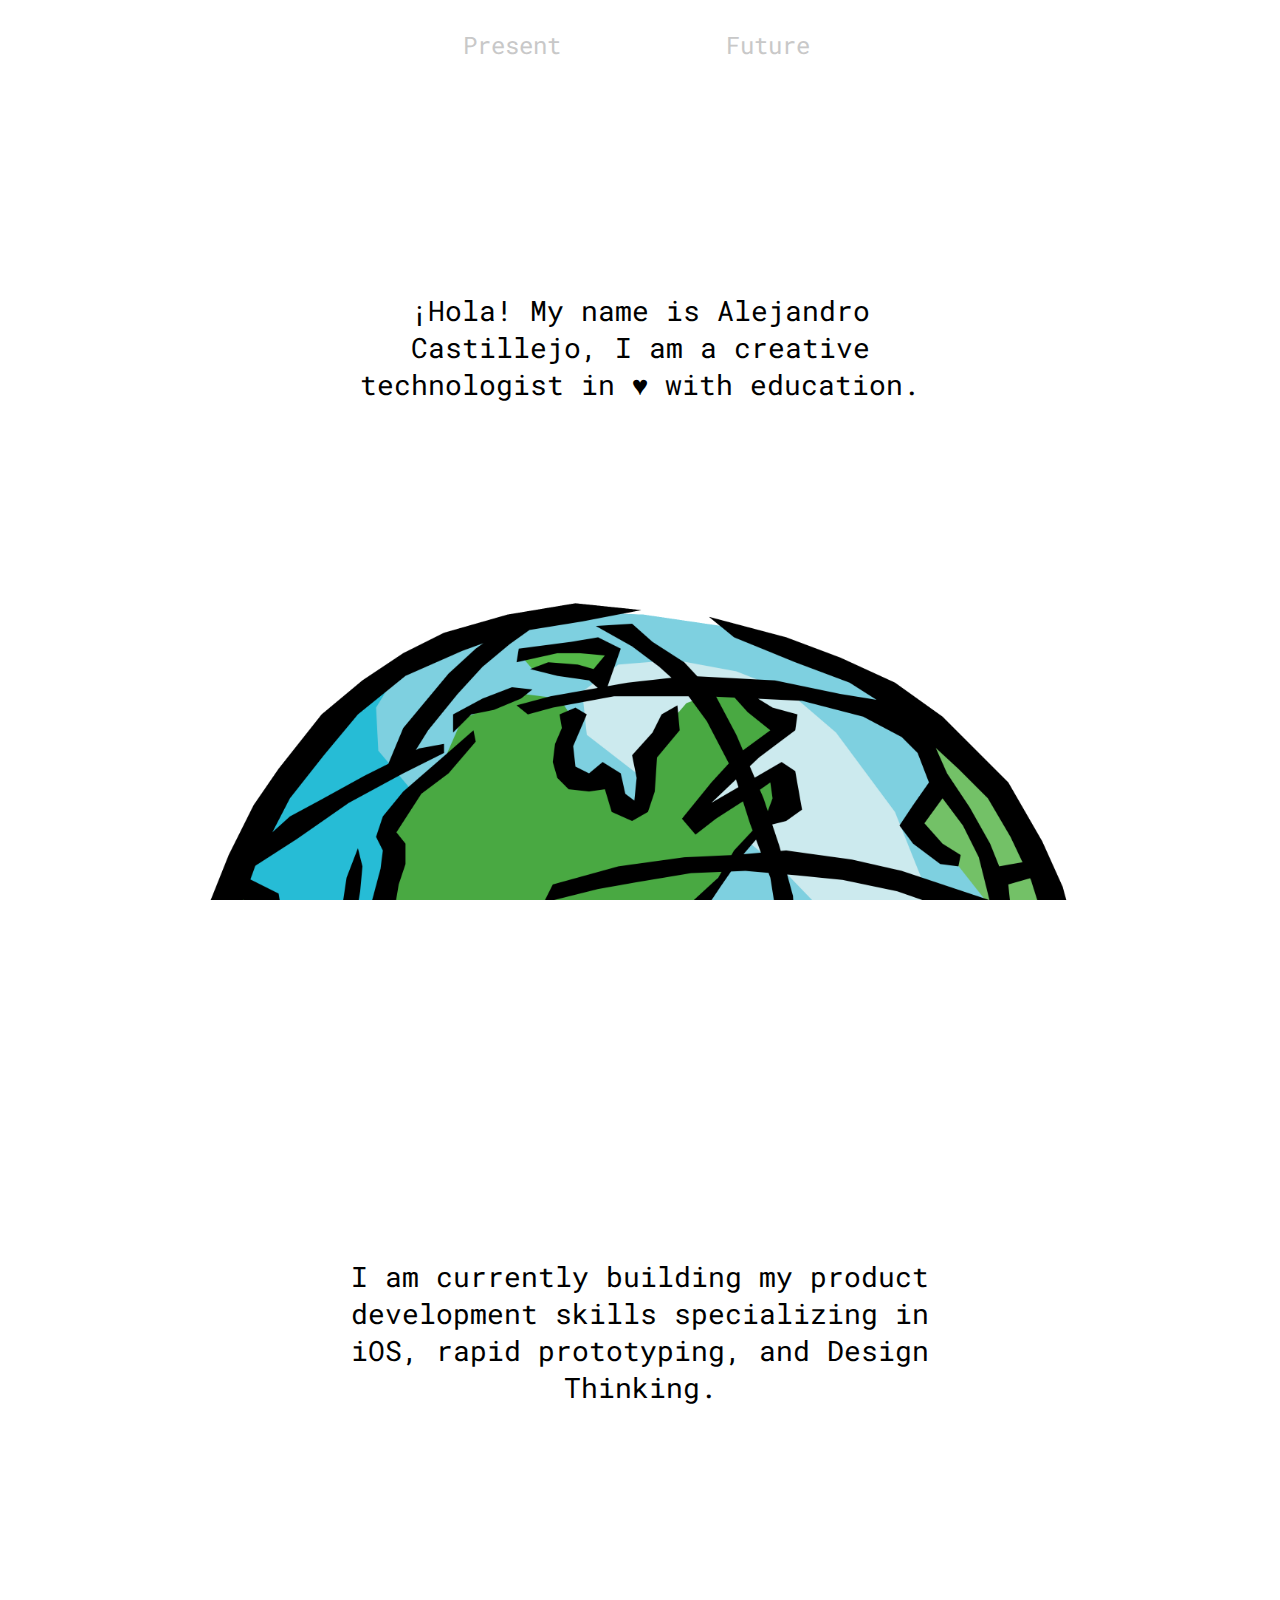
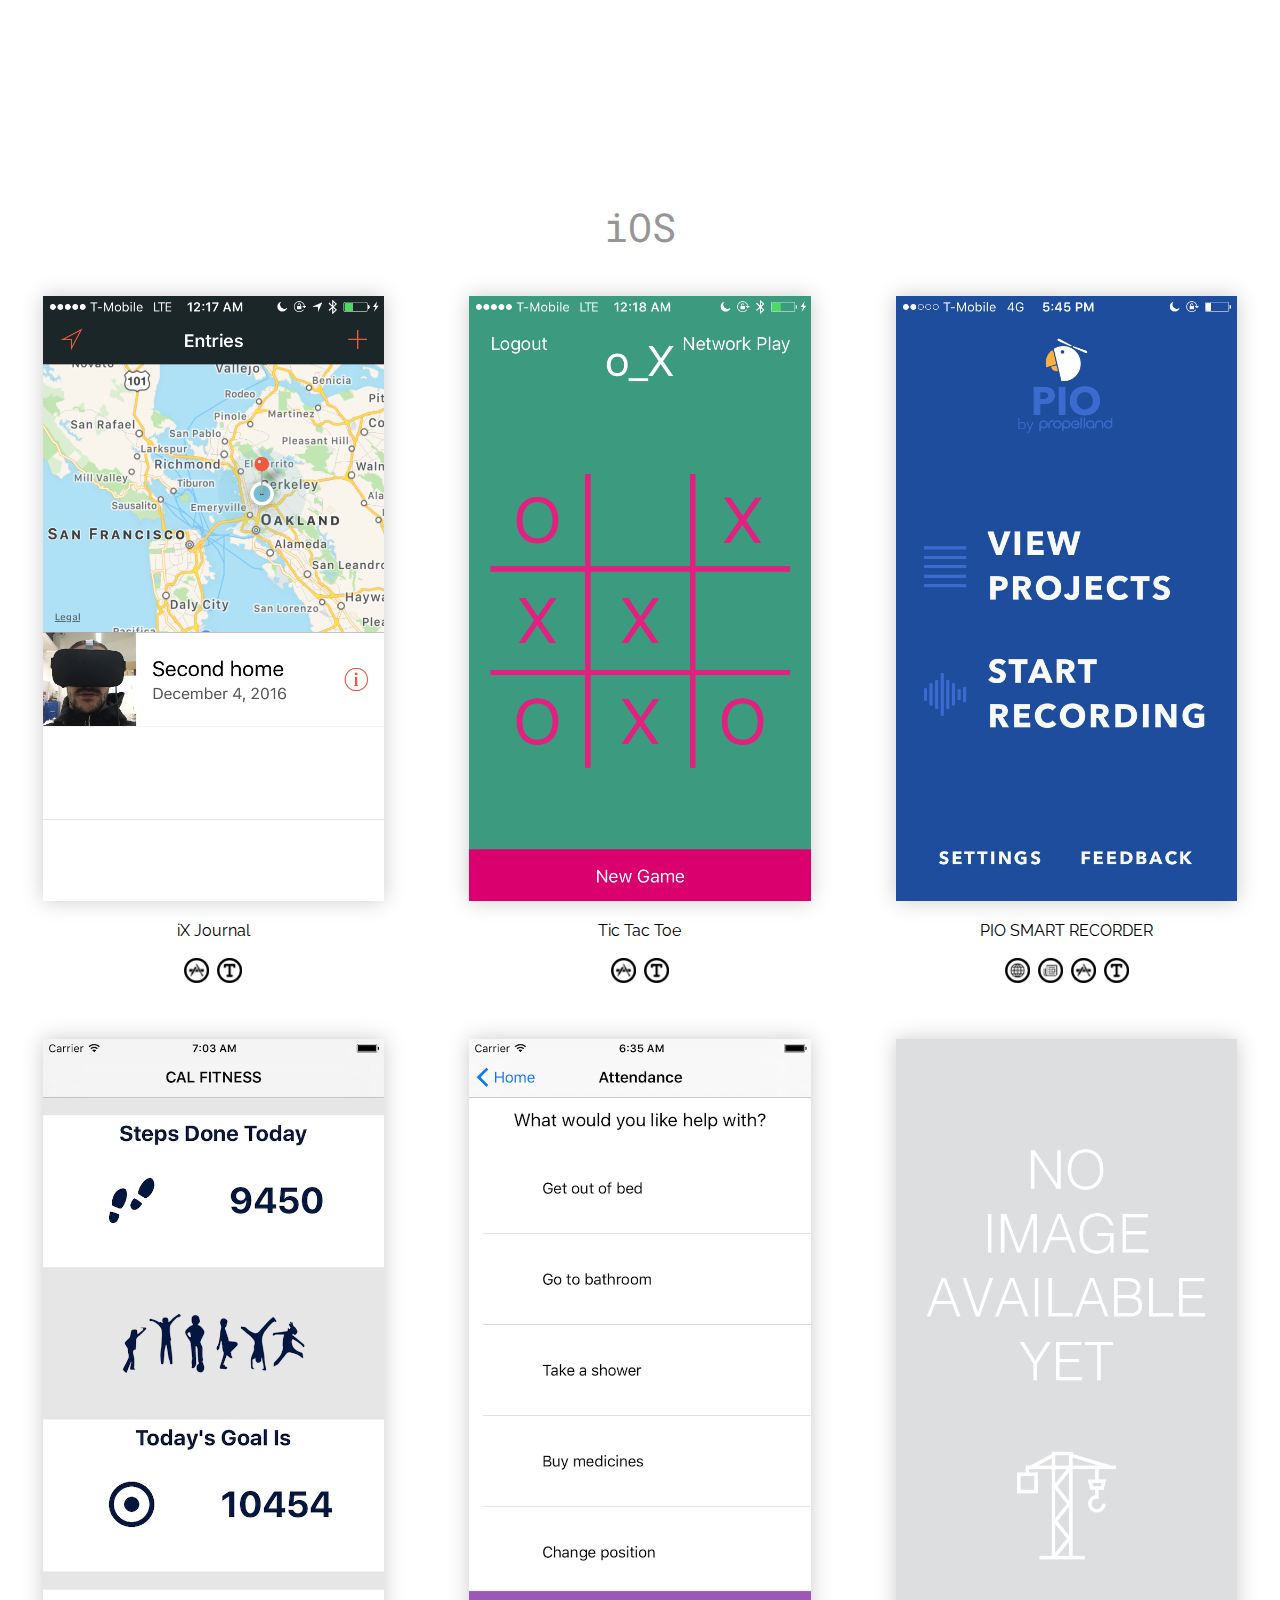
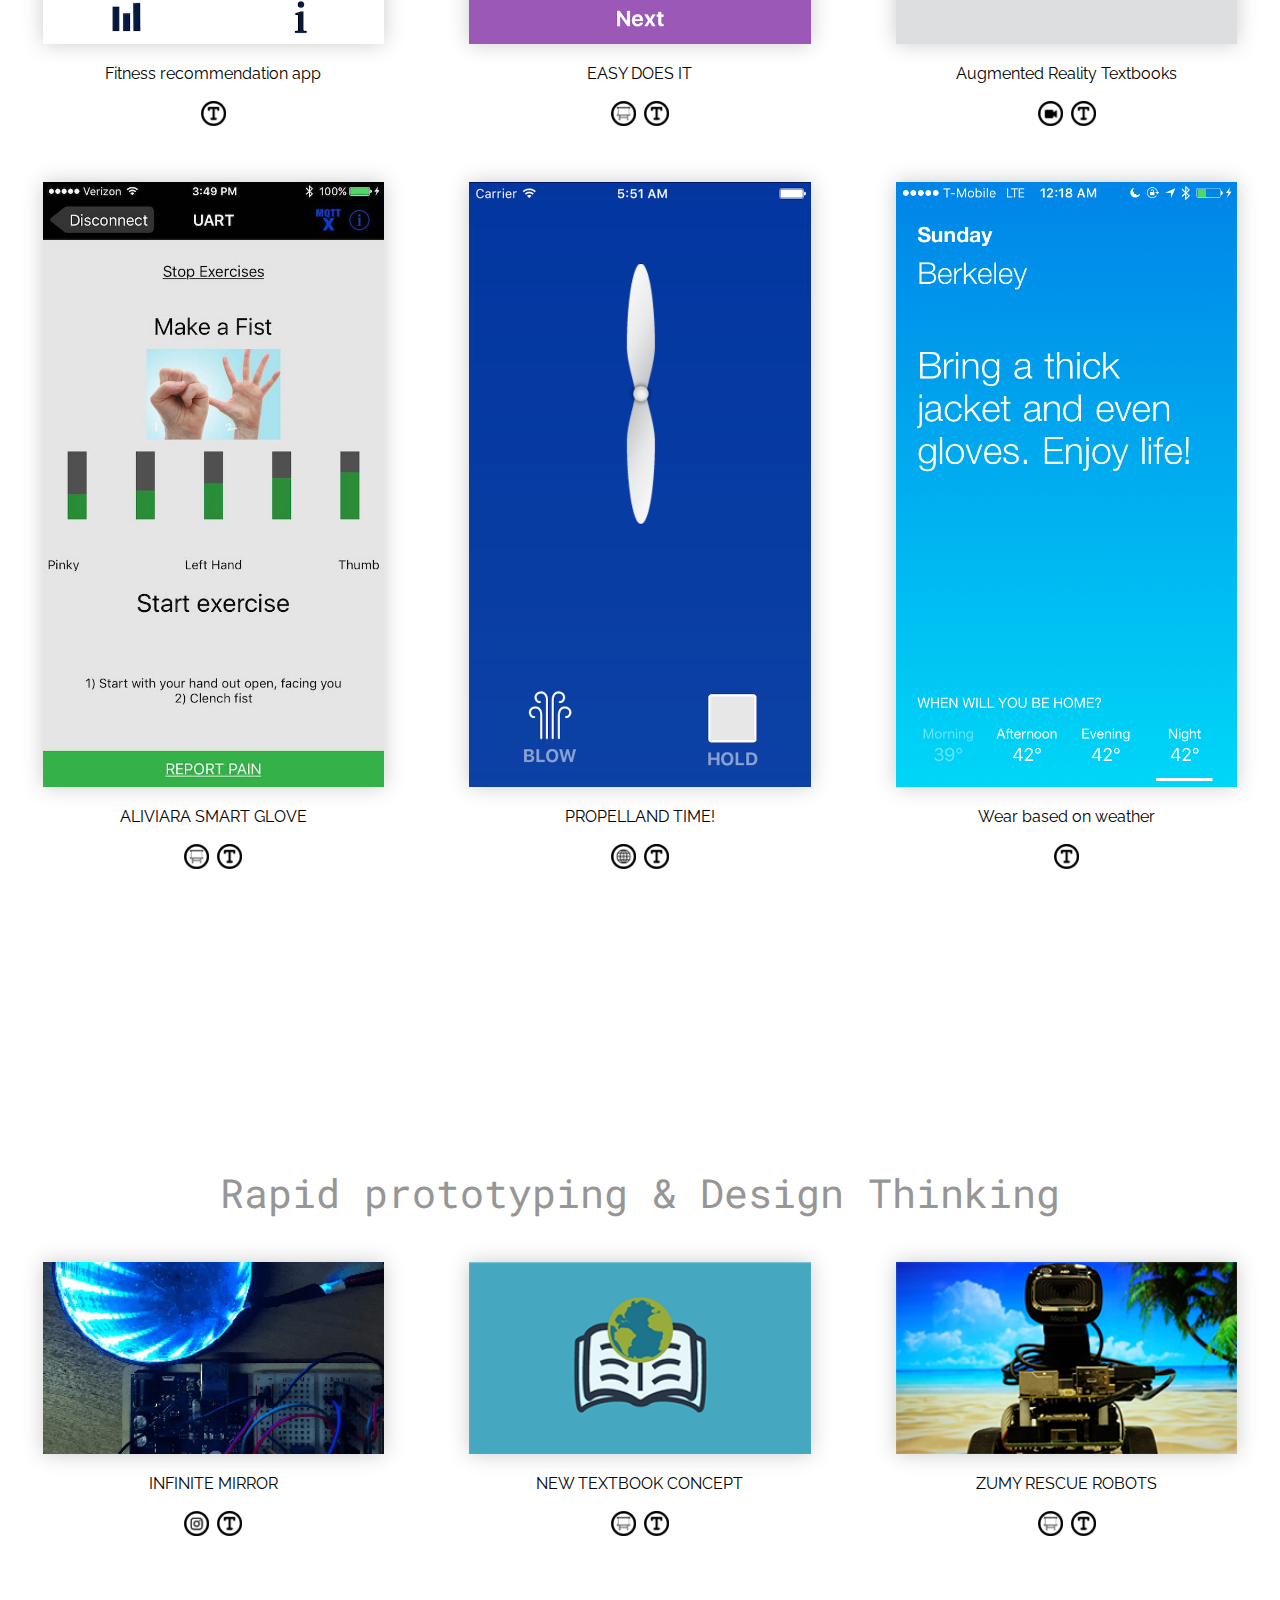
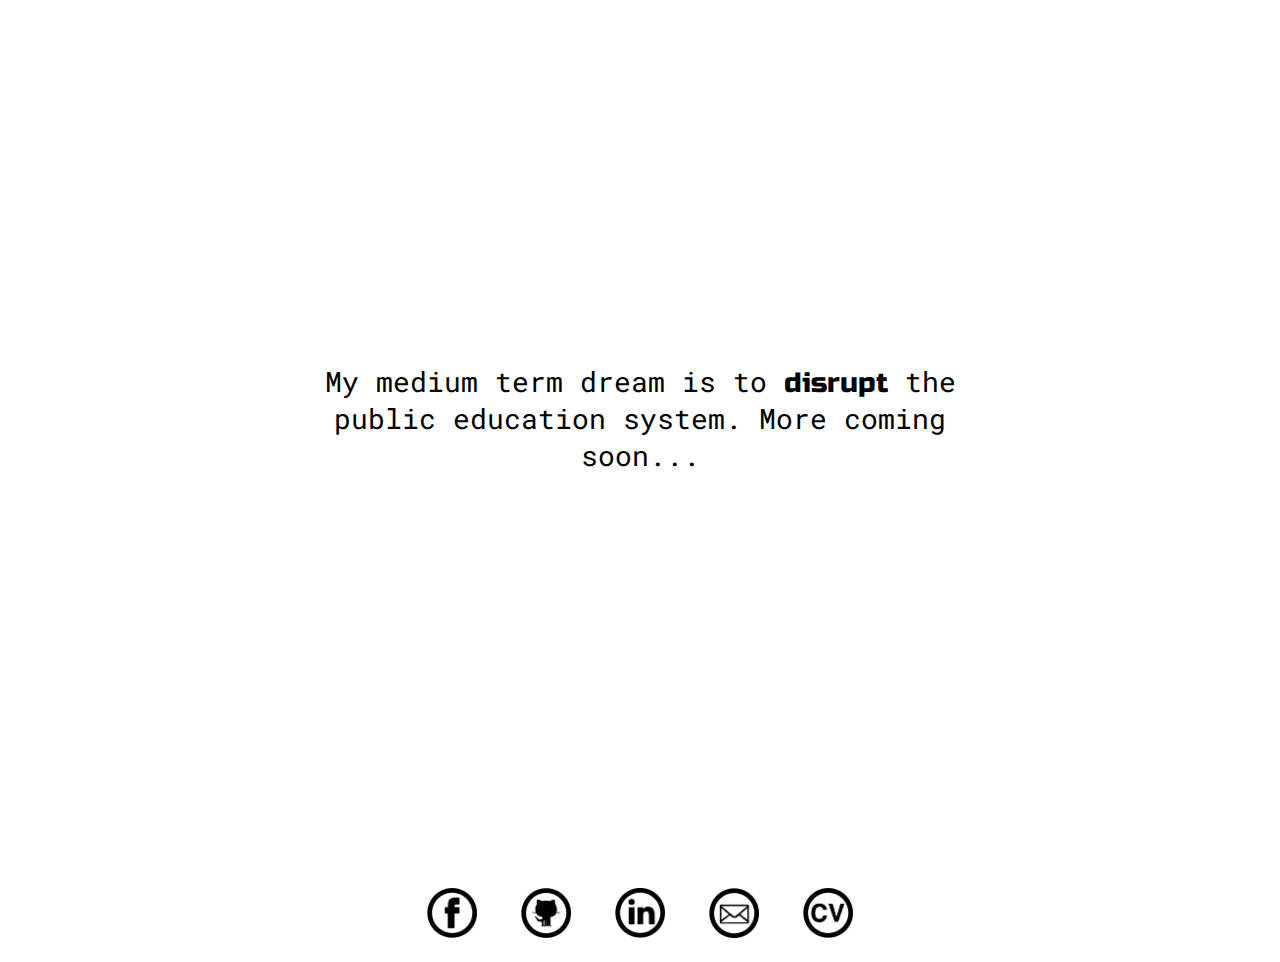
==== index.html @ 8119960b "Navigation bar, google analytics, better spacing, world image" ====
<!DOCTYPE html>
<html>
<head>
	<link href="style.css" rel="stylesheet" type="text/css" media="all" />
	<link href="https://fonts.googleapis.com/css?family=Raleway|Roboto+Mono|Russo+One|Gloria+Hallelujah|Quicksand" rel="stylesheet">
</head>
<body>
<!-- 	<div class="dev-overlay">
        <div class="center-text">
        	<br>Under development
        </div>
    </div> -->
    <div class="section" id="navigationBar">
    	<div class="navigationBarElement" id="element1">Present</div>
		<div class="navigationBarElement" id="element2">Future</div>
    </div>
    <div class="section" id="sectionHeaderText">
    	<div class="text-1">
				¡Hola! My name is Alejandro Castillejo, I am a creative technologist in ♥ with education.
		</div>
	</div>
	<div class="section" id="headerImageContainer">
			<img id="headerImage" src="images/test.png">
	</div>
	<div class="section sectionFull" id="sectionPresent">
		<div class="text-1">
				I am currently building my product development skills specializing in iOS, rapid prototyping, and Design Thinking.<br><br>
		</div>
	</div>
	<div class="section" id="sectioniOS">
		<div class= "sectionTitle" id="section1Title">
			iOS
		</div>
		<div class="grid app"></div>
<!-- 		<div class= "sectionSubTitle" id="section1SubTitle3">
			IN PROCESS
		</div>
		<div class="grid project" id="inProcess"></div> -->
	</div>
	<div class="section" id="sectionOther">
		<div class= "sectionTitle" id="section1Title">
			Rapid prototyping & Design Thinking
		</div>
		<div class="grid project" id="done"></div>
	</div>
	<div class="section sectionFull" id="sectionFuture">
		<div class="text-1">
				My medium term dream is to <span id='disrupt'>disrupt</span> the public education system. More coming soon...
		</div>
	</div>
	<div class="section" id="sectionEducation">
<!-- 		<div class= "sectionTitle" id="section1Title">
			Coming soon...
		</div> -->
	</div>
	<div id="footer">
		<div class="list" id="listSocialMedia">
			<a target="_blank" href="https://www.facebook.com/castillejo.alejandro">
				<div class="listElement listElementSocialMedia fb" id=""></div>
			</a>
			<a target="_blank" href="https://github.com/castillejoale" class="ha">
				<div class="listElement listElementSocialMedia gh" id=""></div>
			</a>
			<a target="_blank" href="http://linkedin.com/in/castillejoalejandro">
				<div class="listElement listElementSocialMedia in" id=""></div>
			</a>
			<a target="_blank" href="mailto:castillejo.alejandro@gmail.com">
				<div class="listElement listElementSocialMedia em" id=""></div>
			</a>
			<a target="_blank" href="https://drive.google.com/file/d/0B1fLV7zXvJTcTkVTcUozU3UwUDg/view?usp=sharing">
				<div class="listElement listElementSocialMedia cv" id=""></div>
			</a>
		</div>
	</div>
</body>
<!-- Scripts -->
<!-- First -->
<script src="http://code.jquery.com/jquery-1.11.0.min.js"></script>
<!-- Second -->
<script src="javascript/navigationBar.js"></script>
<script src="javascript/projectInfo.js"></script>
<!-- Third -->
<script src="javascript/responsive.js"></script>
<script src="javascript/logos.js"></script>
<script src="javascript/video.js"></script>
<!-- Last -->
<script src="javascript/debugging.js"></script>
<script src="javascript/googleAnalytics.js"></script>
<!-- Scripts -->
<!-- First -->
<!-- <script src="http://code.jquery.com/jquery-1.11.0.min.js"></script> -->
<!-- Second -->
<!-- <script src="javascript/navigationBar.js"></script> -->
<!-- <script src="javascript/responsive.js"></script> -->
<!-- Third -->
<!-- <script src="javascript/projectInfo.js"></script> -->
<!-- <script src="javascript/logos.js"></script> -->
<!-- <script src="javascript/video.js"></script> -->
<!-- Last -->
<!-- <script src="javascript/debugging.js"></script> -->


<!-- <div class="cell" id="">
	<div class="cellContent cellContentApp">
		<video loop preload="none">
			<source src="" type="video/mp4">Your browser does not support the video tag.</source>
		</video>
	</div>
	<div class="cellView">
		<div class="projectTitle"></div>
		<div class="projectTitle"></div>
	</div>
</div> -->
---- style.css ----
/*Default classes*/
a {
	/*Take out weird black little line*/
	text-decoration: none;
	color: #000000;
}
body {
	background-color: #FFFFFF;
	margin:0px;
	padding: 0%;
}
video {
  	width: 100%;
  	height: auto;
  	position: absolute;
	top: 0px;
	left: 0px;
}
/* Hide Play button + controls on iOS */
video::-webkit-media-controls {
    display:none !important;
}
/*Custom classes*/
.dev-overlay {
  opacity:    0.95; 
  background: #FFF; 
  width:      100%;
  height:     100%; 
  z-index:    10000;
  top:        0; 
  left:       0; 
  position:   fixed;
  text-align: center;
  padding: 20vh 0 0 0;
}
.cell {
	display: inline-block;
	margin:0px;
	padding: 0px;
	/*Delete whitespace between divs*/
	clear:none;
	float:left;
}
.cellContent {
	/*Setting height in javascript*/
	width: 80%;
	display: block;
	background-repeat:no-repeat;
   	background-size:cover;
   	box-shadow: 0px 0px 20px #CCCCCC;
   	position: relative;
	top: 0px;
	left: 0px;
}
.cellContentApp {
	margin-top: 10%;
	margin-right: 10%;
/*	margin-bottom: 5px;*/
	margin-left: 10%;
}
.cellContentProject {
	margin-top: 10%;
	margin-right: 10%;
	margin-bottom: 5px;
	margin-left: 10%;
}
.cellView {
	height: 66px;
	/*If the light height is the same as the height, it centers vertically*/
	/*line-height: 50px;*/
	width: 100%;
	/*margin-right: auto;*/
	margin-bottom: 10px;
	margin-top: 20px;
	/*margin-left: auto;*/
	text-align: center;
	font-family: 'Raleway', sans-serif;
}
.dynamic {
	background-color: rgba(255,255,255,0.9);
	height: 100%;
	width: 100%;
	position: absolute;
	top: 0px;
	left: 0px;
}
.dynamic-text {
	text-align: center;
	vertical-align: middle;
	width: 94%;
	margin-left: 3%;
	margin-right: 3%;
	position: absolute;
   	top: 50%;
   	transform: translate(0, -50%);
   	overflow:auto;
   	color: #333333;
   	font-family: 'Raleway', sans-serif;
}
.dynamic-textContainer {
	height: 85%;
	width: 100%;
	position: relative;
	overflow-y:auto;
}
.dynamic-times {
	text-align: center;
	vertical-align: middle;
	width: 100%;
	position: absolute;
   	top: 50%;
   	transform: translate(0, -50%);
   	color: #333333;
   	font-family: 'Raleway', sans-serif;
   	font-weight: bold;
}
.dynamic-timesContainer {
	height: 15%;
	width: 100%;
	position: relative;
}
.grid {
	box-sizing:border-box;
	display: inline-block;
	height: 100%;
	margin-bottom: 10px;
	width: 100%;
}
.infoBox {
	margin-top: auto;
	margin-bottom: auto;
	margin-left: 10%;
	/*margin-right: 5px;*/
	float: left;
}
.infoBoxElement {
	width: 100%;
	font-family: 'Raleway', sans-serif;
}
.listElement {
	display: inline-block;
	background-repeat:no-repeat;
   	background-size:cover;
}
.listElementProject {
	width: 25px;
	height: 25px;
	margin: 4px;
}
.listElementSocialMedia {
	width: 50px;
	height: 50px;
	margin: 20px;
}
.navigationBarElement {
	cursor: pointer;
	width: 10%;
	display: inline-block;
	font-size: 24px;
	font-family: 'Roboto Mono', monospace;
	color: rgba(200,200,200,1);
}
.projectTitle {
	width: 100%;
	height: 50%;
}
.section {
	display: block;
	width: 100%;
	/*margin-bottom:30vh;*/
}
.sectionFull {
	display: block;
	height: 100vh;
	/*margin-bottom:30vh;*/
	position: relative;
}
.sectionHalf {
	height: 50%;
	width: 50%;
	margin: 0px;
	display: inline-block;
	/*Delete whitespace between divs*/
	clear:none;
	float:left;
	text-align: center;
}
.sectionHalfLeft{
	/*float:right;*/
}
.sectionHalfRight{
	display: inline-flex; 
	/*float:left;*/
}
.sectionTitle {
	color: rgba(150,150,150,1);
	font-family: 'Roboto Mono', sans-serif;
	font-size: 40px;
	/*font-weight: 500;*/
	/*letter-spacing: 15px;*/
	text-align: center;
	width: 100%;
	/*margin-bottom: 30px;*/
/*	margin-top: 30px;*/
	/*height: 100px;*/
}
.sectionSubTitle {
	color: #000000;
	font-family: 'Raleway', sans-serif;
	font-size: 24px;
	/*font-weight: 500;*/
	/*letter-spacing: 3px;*/
	text-align: center;
	width: 100%;
	/*height: 80px;*/
}
.socialMediaImage {
	/*background-image: url(../NewWeb/images/socialMedia/cv-light.png);*/
	max-width:100%;
	max-height:100%;
}
.text-1 {
	font-family: 'Roboto Mono', monospace;
	font-size: 20px;
	text-align: center;
	position: absolute;
  	top: 50%; left: 50%;
  	transform: translate(-50%,-50%);
}
/*Custom ids*/
#disrupt{
	font-family: 'Russo One', sans-serif;
}
#face {
	/*Same radius as the iOS apps*/
	border-radius: 16%;
	height:100%;
	width:auto;
	float:right;
	margin-right: 10%;
}
#footer {
	display: block;
	width: 100%;
}
#headerImage {
/*	height:30vh;
	max-height:100%;*/
/*	max-width:100%;
	height: auto;
	max-height: 100%;*/
}
#headerImageContainer {
/*	height:80vw;
	max-width:80%;*/
	margin: auto;
	text-align: center;
}
#infoBoxElement-name {
	font-size: 50px;
	color: rgba(150,150,150,1);
	font-family: 'Quicksand'
}
#infoBoxElement-motto {
	font-size: 24px;
	font-family: 'Gloria Hallelujah', cursive;
	margin-top: 20px;
}
#listProject {
	height: 50%;
}
#listSocialMedia {
	text-align: center;
}
#navigationBar {
	width: 100%;
	display: block;
	text-align: center;
	/*Delete whitespace between divs, children with text will set their own font-size*/
	font-size: 0;
}
#sectionHeader {
	height:100vh;
}
#sectionHeaderText {
	position: relative;
}
#sectioniOS {
	margin-bottom: 30vh;
}
#sectionOther {
	
}
/*Responsiviness*/
@media(min-width:1001px) {
	.cell {
		width: 33.333%;
	}
	.dynamic-textApp {
		font-size: 2.0vw;
	}
	.dynamic-textProject {
		font-size: 1.3vw;
	}
	.dynamic-timesApp {
		font-size: 2.0vw;
	}
	.dynamic-timesProject {
		font-size: 1.7vw;
	}
}
@media(max-width:1000px) {
	.cell {
		width: 50%;
	}
	.dynamic-textApp {
		font-size: 3.0vw;
	}
	.dynamic-textProject {
		font-size: 2.0vw;
	}
	.dynamic-timesApp {
		font-size: 3.2vw;
	}
	.dynamic-timesProject {
		font-size: 2.7vw;
	}
}
@media(max-width:480px) {
	.cell {
		width: 100%;
	}
	.infoBox {
		width: 100%;
		margin-left: 0%;
	}
	.sectionHalf {
		width: 100%;
	}
	#face {
		float:none;
		margin-right: 0%;
	}
	.sectionHalf {
		height: 50%;
	}
	.dynamic-textApp {
		font-size: 6.0vw;
	}
	.dynamic-textProject {
		font-size: 4.0vw;
	}
	.dynamic-timesApp {
		font-size: 6.2vw;
	}
	.dynamic-timesProject {
		font-size: 5.7vw;
	}
}
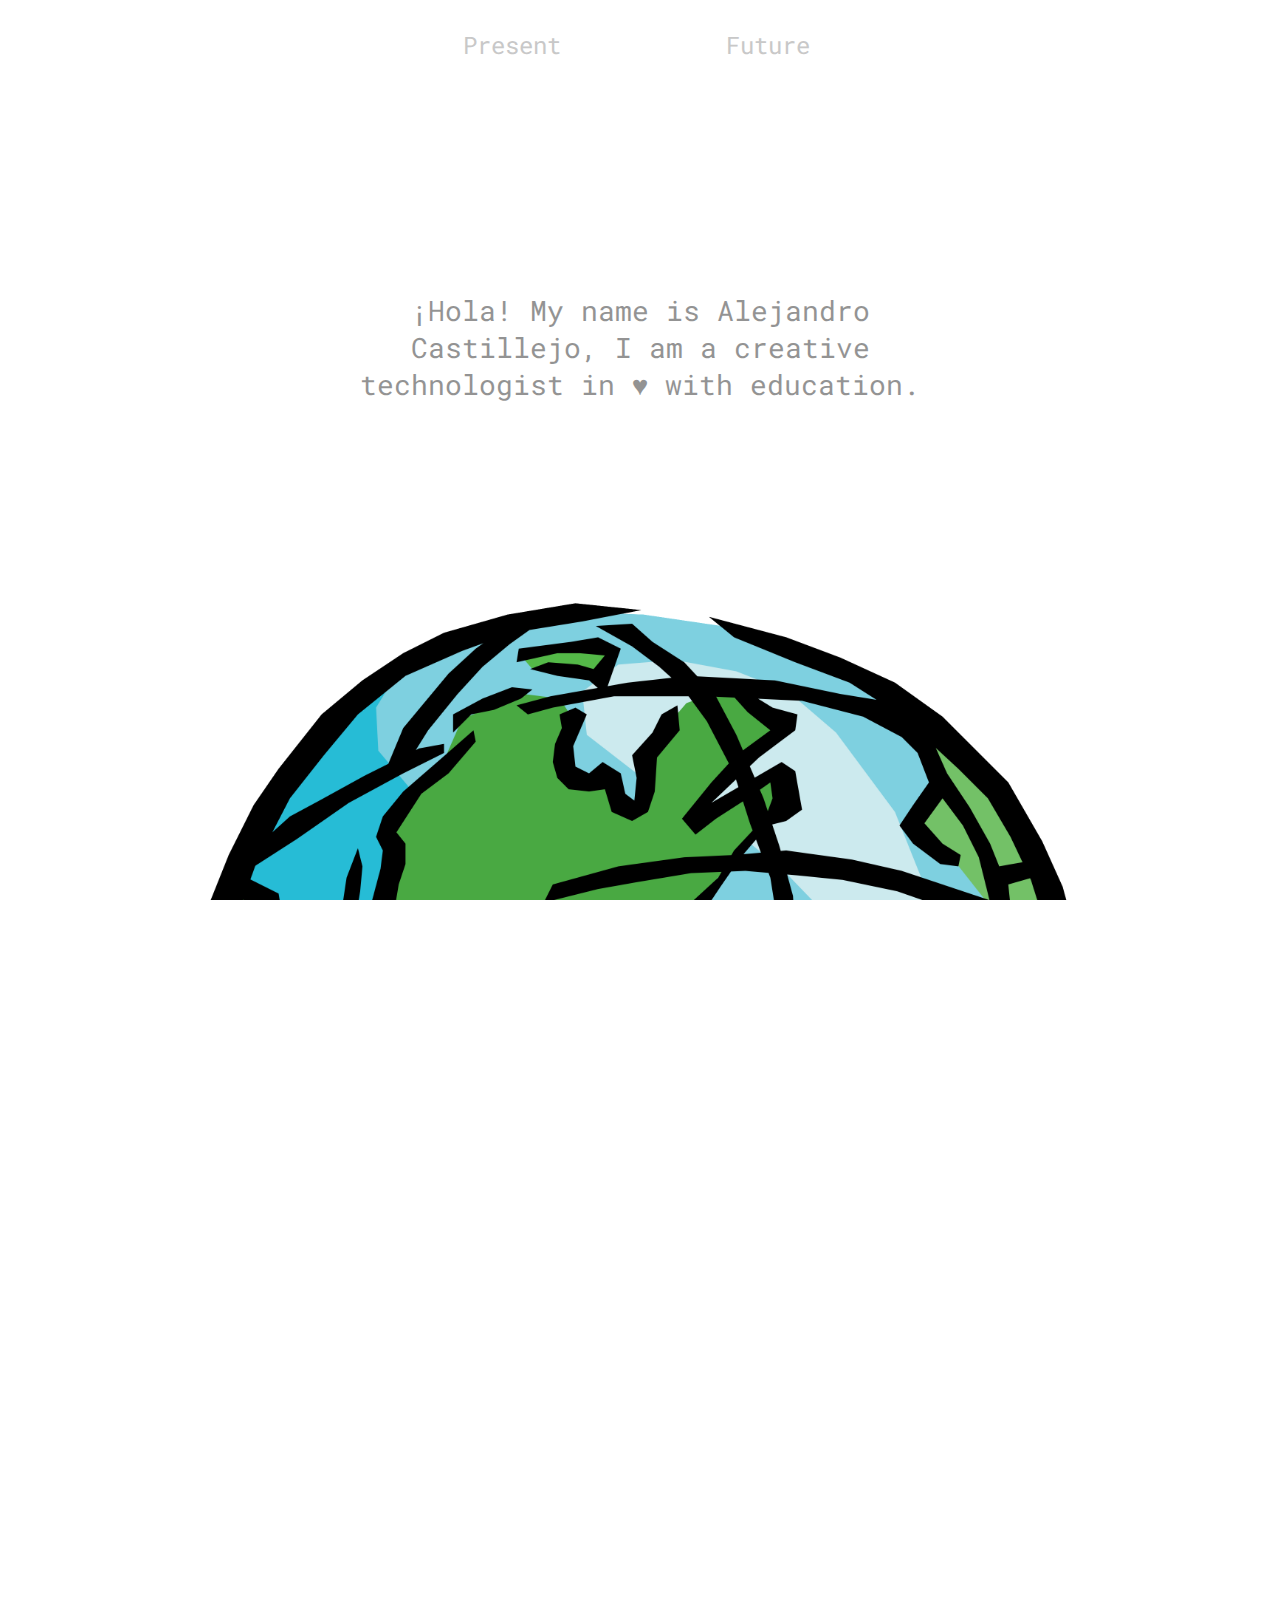
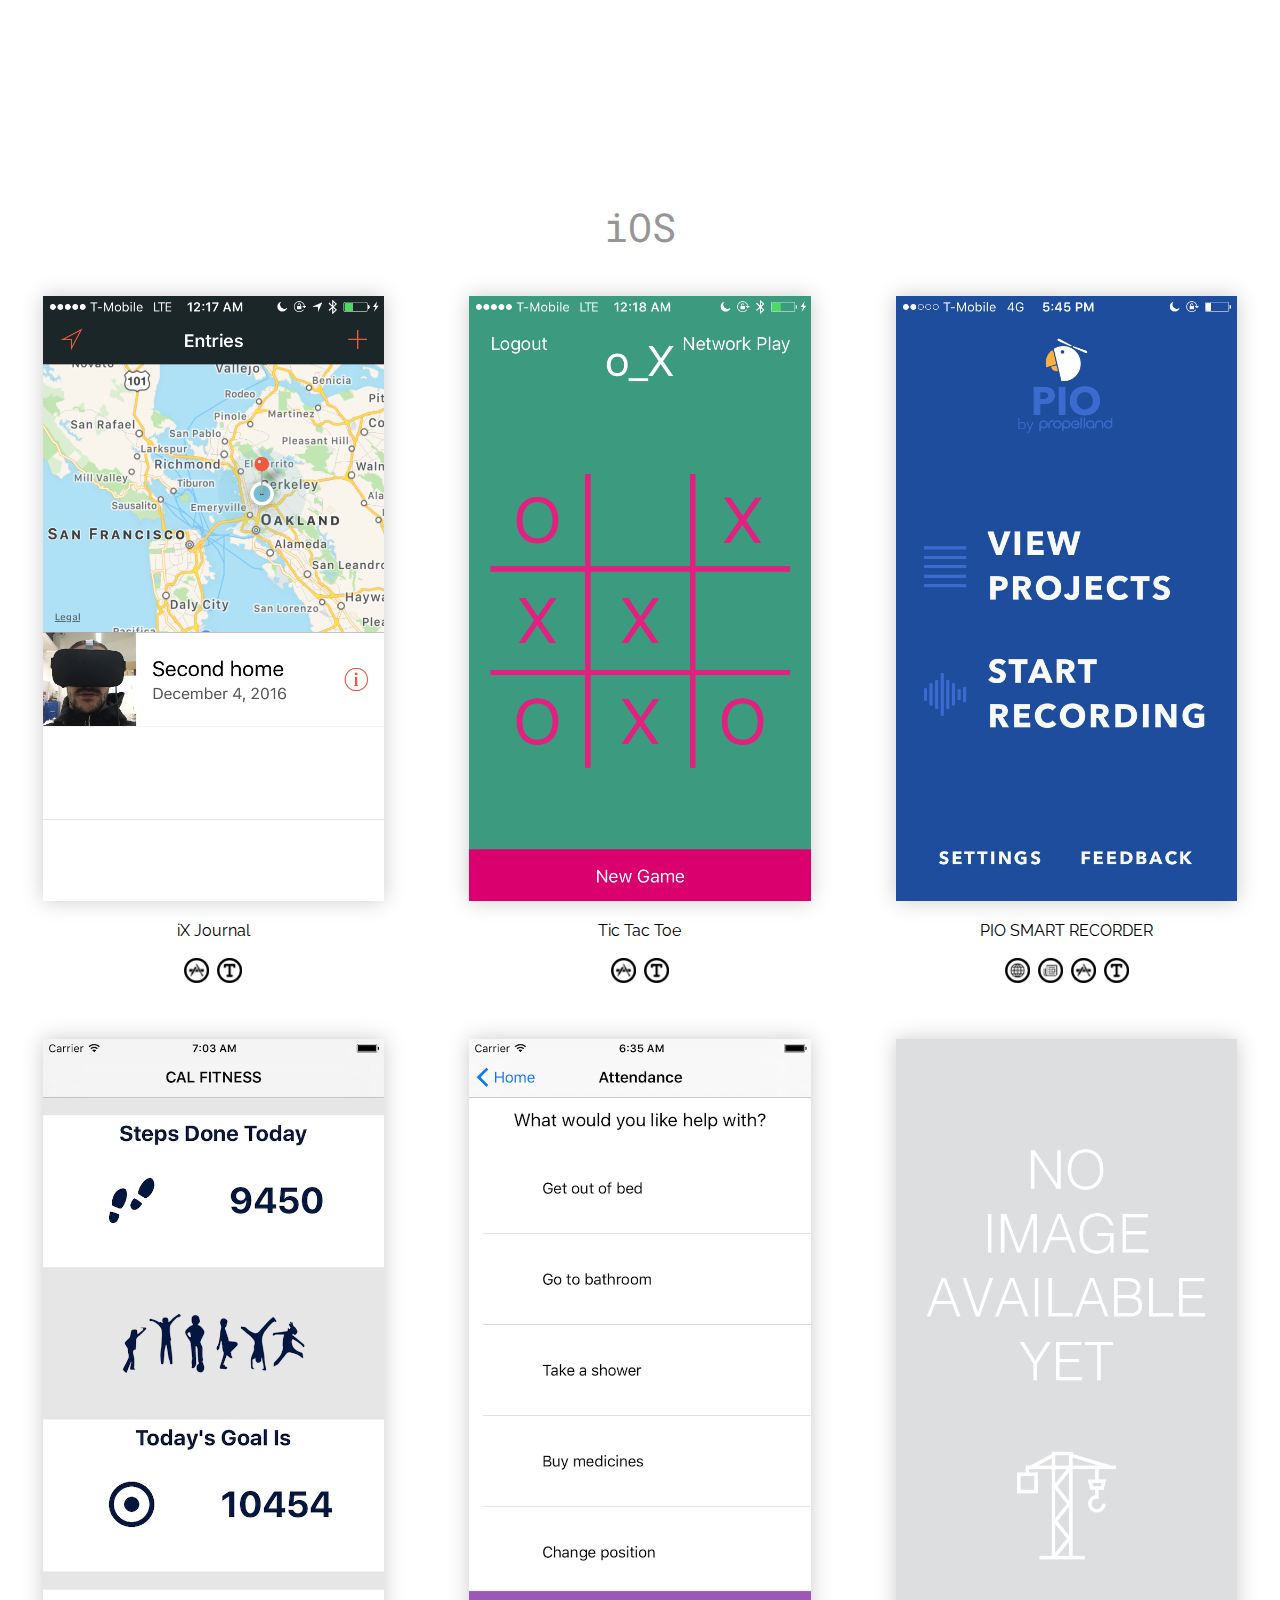
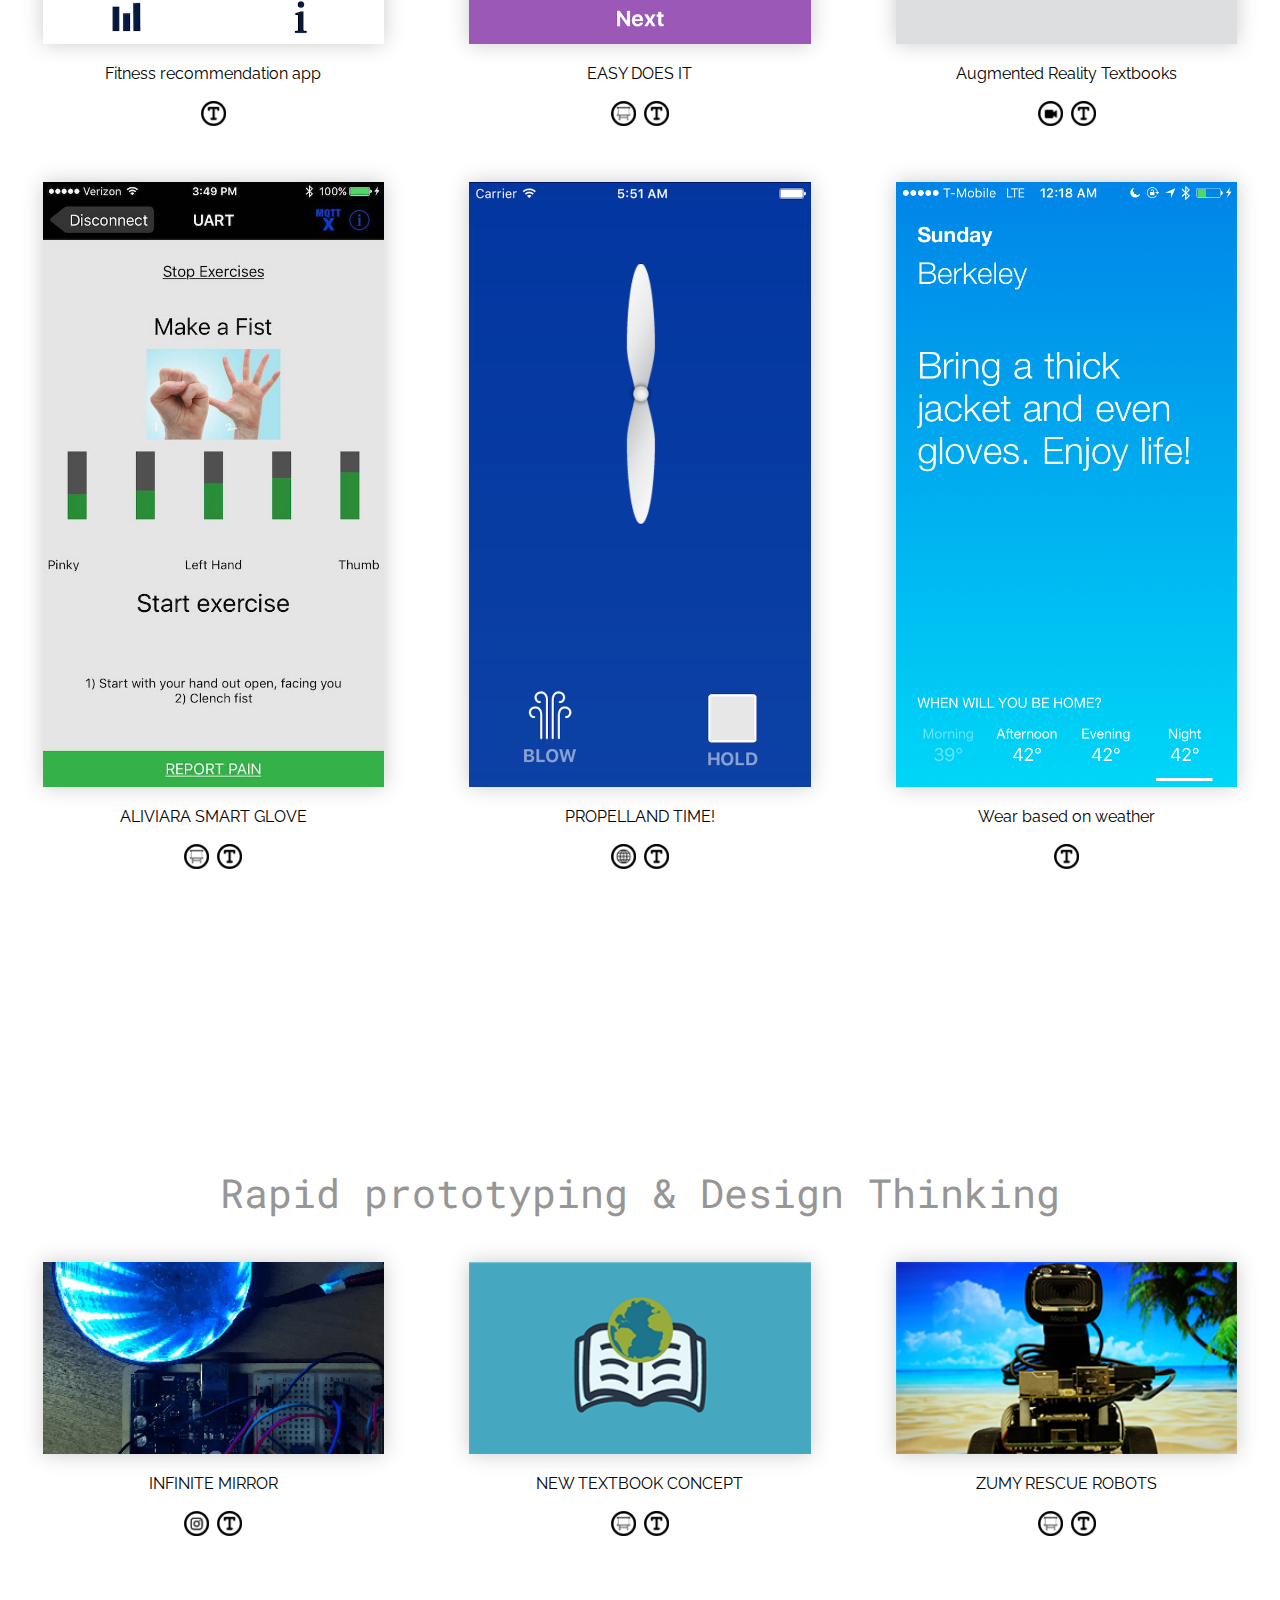
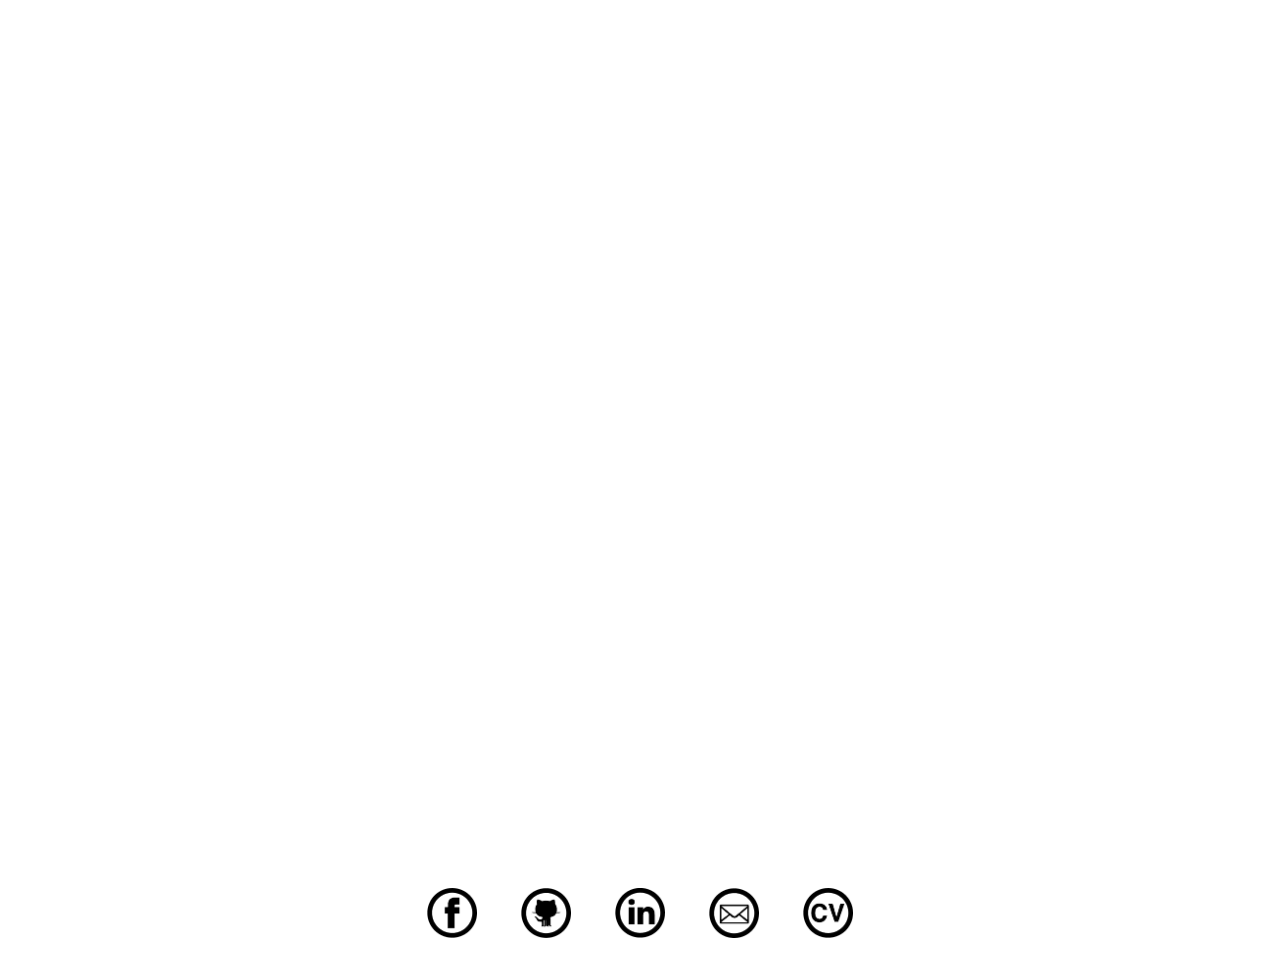
==== commit 746d2051: "Fade in messages animations" ====
--- a/index.html
+++ b/index.html
@@ -3,6 +3,9 @@
 <head>
 	<link href="style.css" rel="stylesheet" type="text/css" media="all" />
 	<link href="https://fonts.googleapis.com/css?family=Raleway|Roboto+Mono|Russo+One|Gloria+Hallelujah|Quicksand" rel="stylesheet">
+	<meta charset="UTF-8">
+	<!-- mobile -->
+	<meta name="viewport" content="width=device-width, initial-scale=1">
 </head>
 <body>
 <!-- 	<div class="dev-overlay">
@@ -15,15 +18,16 @@
 		<div class="navigationBarElement" id="element2">Future</div>
     </div>
     <div class="section" id="sectionHeaderText">
-    	<div class="text-1">
-				¡Hola! My name is Alejandro Castillejo, I am a creative technologist in ♥ with education.
+    	<div class="text-1" id="message1" onload="document.getElementById(test).style.opacity='1'">
+			¡Hola! My name is Alejandro Castillejo, I am a creative technologist in ♥ with education.
 		</div>
 	</div>
 	<div class="section" id="headerImageContainer">
-			<img id="headerImage" src="images/test.png">
+			<!-- <img id="headerImage" src="images/test.png"> -->
+			<img id="headerImage">
 	</div>
 	<div class="section sectionFull" id="sectionPresent">
-		<div class="text-1">
+		<div class="text-1" id="message2">
 				I am currently building my product development skills specializing in iOS, rapid prototyping, and Design Thinking.<br><br>
 		</div>
 	</div>
@@ -44,7 +48,7 @@
 		<div class="grid project" id="done"></div>
 	</div>
 	<div class="section sectionFull" id="sectionFuture">
-		<div class="text-1">
+		<div class="text-1" id="message3">
 				My medium term dream is to <span id='disrupt'>disrupt</span> the public education system. More coming soon...
 		</div>
 	</div>
@@ -76,13 +80,20 @@
 <!-- Scripts -->
 <!-- First -->
 <script src="http://code.jquery.com/jquery-1.11.0.min.js"></script>
-<!-- Second -->
+<!-- Structure -->
 <script src="javascript/navigationBar.js"></script>
-<script src="javascript/projectInfo.js"></script>
+<script src="javascript/projectsInfo.js"></script>
+<script src="javascript/projectsStructure.js"></script>
 <!-- Third -->
 <script src="javascript/responsive.js"></script>
 <script src="javascript/logos.js"></script>
 <script src="javascript/video.js"></script>
+<!-- Content -->
+<!-- Add the text -->
+<!-- Add the images -->
+<!-- Add the videos -->
+<!-- Animations -->
+<script src="javascript/initialAnimations.js"></script>
 <!-- Last -->
 <script src="javascript/debugging.js"></script>
 <script src="javascript/googleAnalytics.js"></script>
--- a/style.css
+++ b/style.css
@@ -22,13 +22,13 @@
 }
 /*Custom classes*/
 .dev-overlay {
-  opacity:    0.95; 
-  background: #FFF; 
+  opacity:    0.95;
+  background: #FFF;
   width:      100%;
-  height:     100%; 
+  height:     100%;
   z-index:    10000;
-  top:        0; 
-  left:       0; 
+  top:        0;
+  left:       0;
   position:   fixed;
   text-align: center;
   padding: 20vh 0 0 0;
@@ -156,7 +156,6 @@
 	cursor: pointer;
 	width: 10%;
 	display: inline-block;
-	font-size: 24px;
 	font-family: 'Roboto Mono', monospace;
 	color: rgba(200,200,200,1);
 }
@@ -189,13 +188,12 @@
 	/*float:right;*/
 }
 .sectionHalfRight{
-	display: inline-flex; 
+	display: inline-flex;
 	/*float:left;*/
 }
 .sectionTitle {
 	color: rgba(150,150,150,1);
 	font-family: 'Roboto Mono', sans-serif;
-	font-size: 40px;
 	/*font-weight: 500;*/
 	/*letter-spacing: 15px;*/
 	text-align: center;
@@ -224,8 +222,9 @@
 	font-size: 20px;
 	text-align: center;
 	position: absolute;
-  	top: 50%; left: 50%;
-  	transform: translate(-50%,-50%);
+  top: 50%; left: 50%;
+  transform: translate(-50%,-50%);
+	opacity:0;
 }
 /*Custom ids*/
 #disrupt{
@@ -284,12 +283,13 @@
 }
 #sectionHeaderText {
 	position: relative;
+	/*transition: 1s ease-in;*/
 }
 #sectioniOS {
 	margin-bottom: 30vh;
 }
 #sectionOther {
-	
+
 }
 /*Responsiviness*/
 @media(min-width:1001px) {
@@ -308,6 +308,12 @@
 	.dynamic-timesProject {
 		font-size: 1.7vw;
 	}
+	.navigationBarElement {
+		font-size: 24px;
+	}
+	.sectionTitle {
+		font-size: 40px;
+	}
 }
 @media(max-width:1000px) {
 	.cell {
@@ -325,35 +331,45 @@
 	.dynamic-timesProject {
 		font-size: 2.7vw;
 	}
+	.navigationBarElement {
+		font-size: 20px;
+	}
+	.sectionTitle {
+		font-size: 20px;
+	}
 }
 @media(max-width:480px) {
 	.cell {
 		width: 100%;
 	}
+	.dynamic-textApp {
+		font-size: 6.0vw;
+	}
+	.dynamic-textProject {
+		font-size: 4.0vw;
+	}
+	.dynamic-timesApp {
+		font-size: 6.2vw;
+	}
+	.dynamic-timesProject {
+		font-size: 5.7vw;
+	}
 	.infoBox {
 		width: 100%;
 		margin-left: 0%;
 	}
+	.navigationBarElement {
+		font-size: 14px;
+	}
 	.sectionHalf {
+		height: 50%;
 		width: 100%;
+	}
+	.sectionTitle {
+		font-size: 14px;
 	}
 	#face {
 		float:none;
 		margin-right: 0%;
 	}
-	.sectionHalf {
-		height: 50%;
-	}
-	.dynamic-textApp {
-		font-size: 6.0vw;
-	}
-	.dynamic-textProject {
-		font-size: 4.0vw;
-	}
-	.dynamic-timesApp {
-		font-size: 6.2vw;
-	}
-	.dynamic-timesProject {
-		font-size: 5.7vw;
-	}
-}
+}
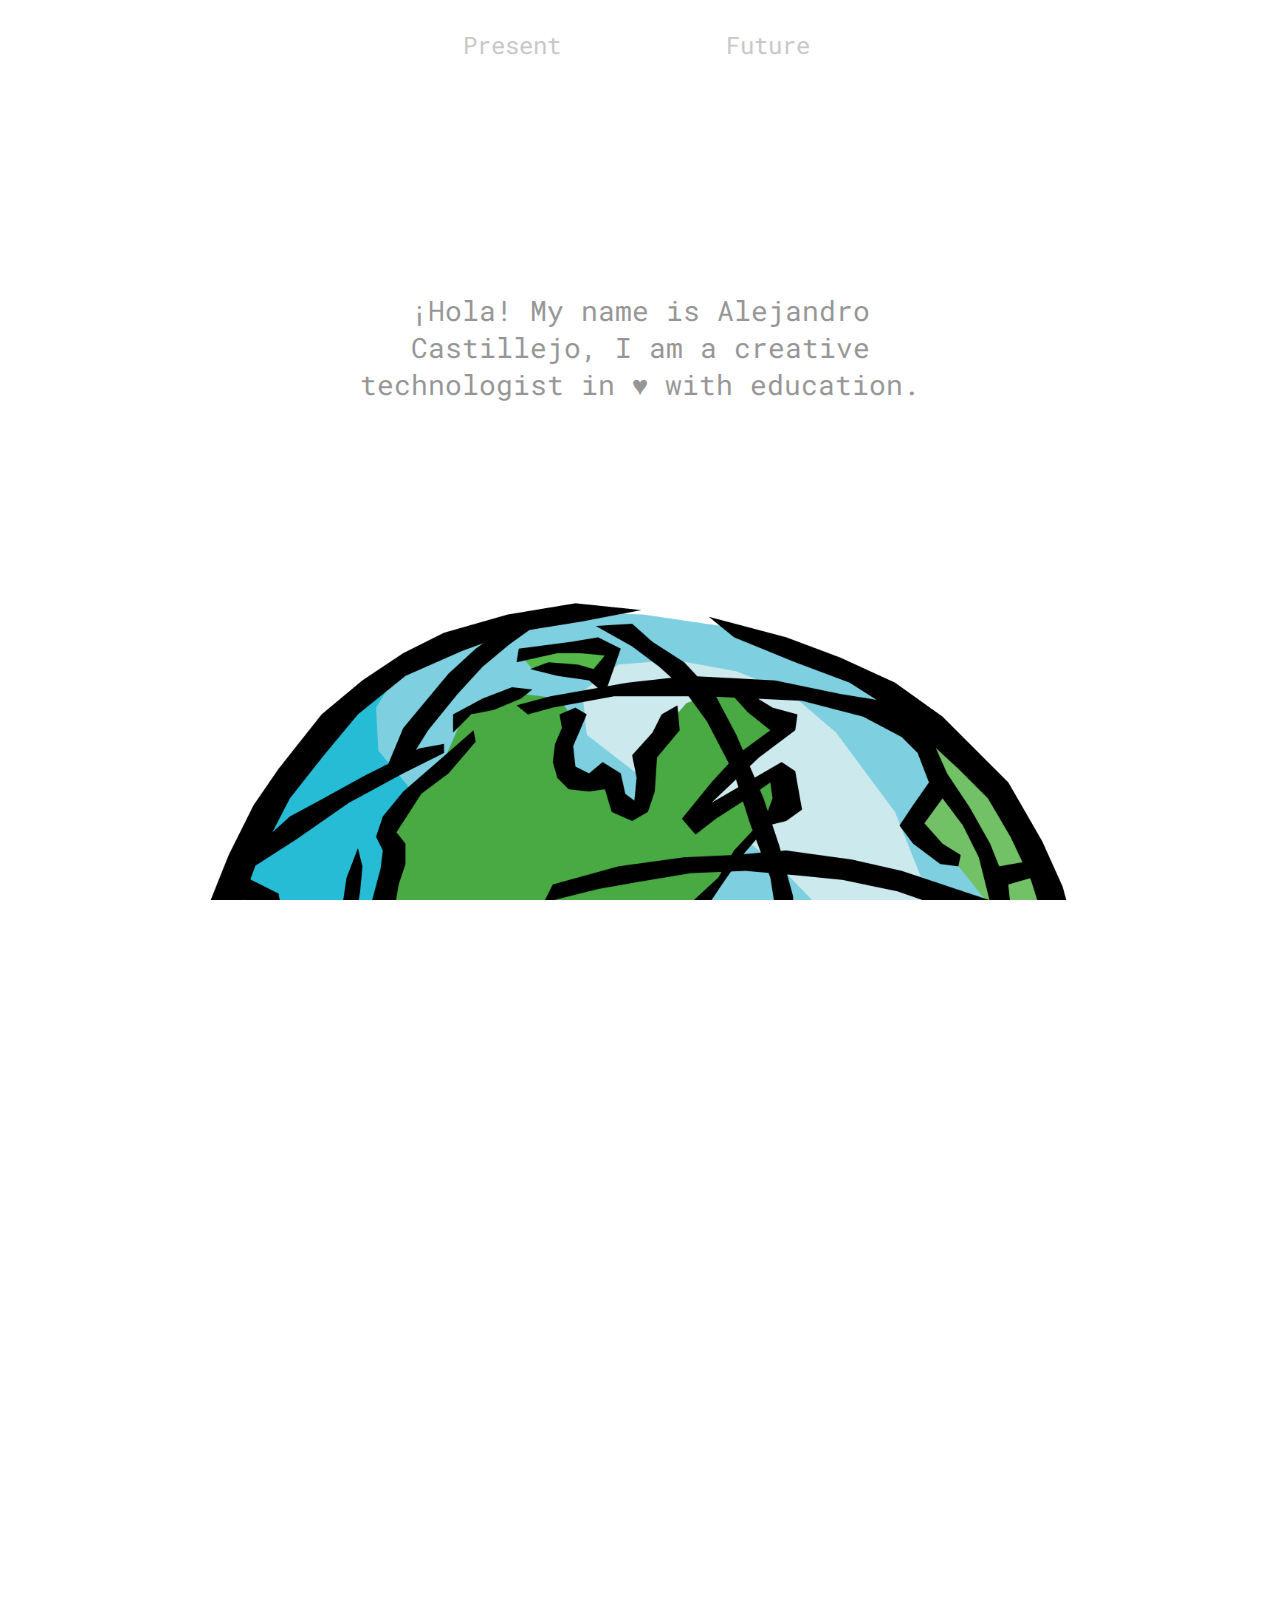
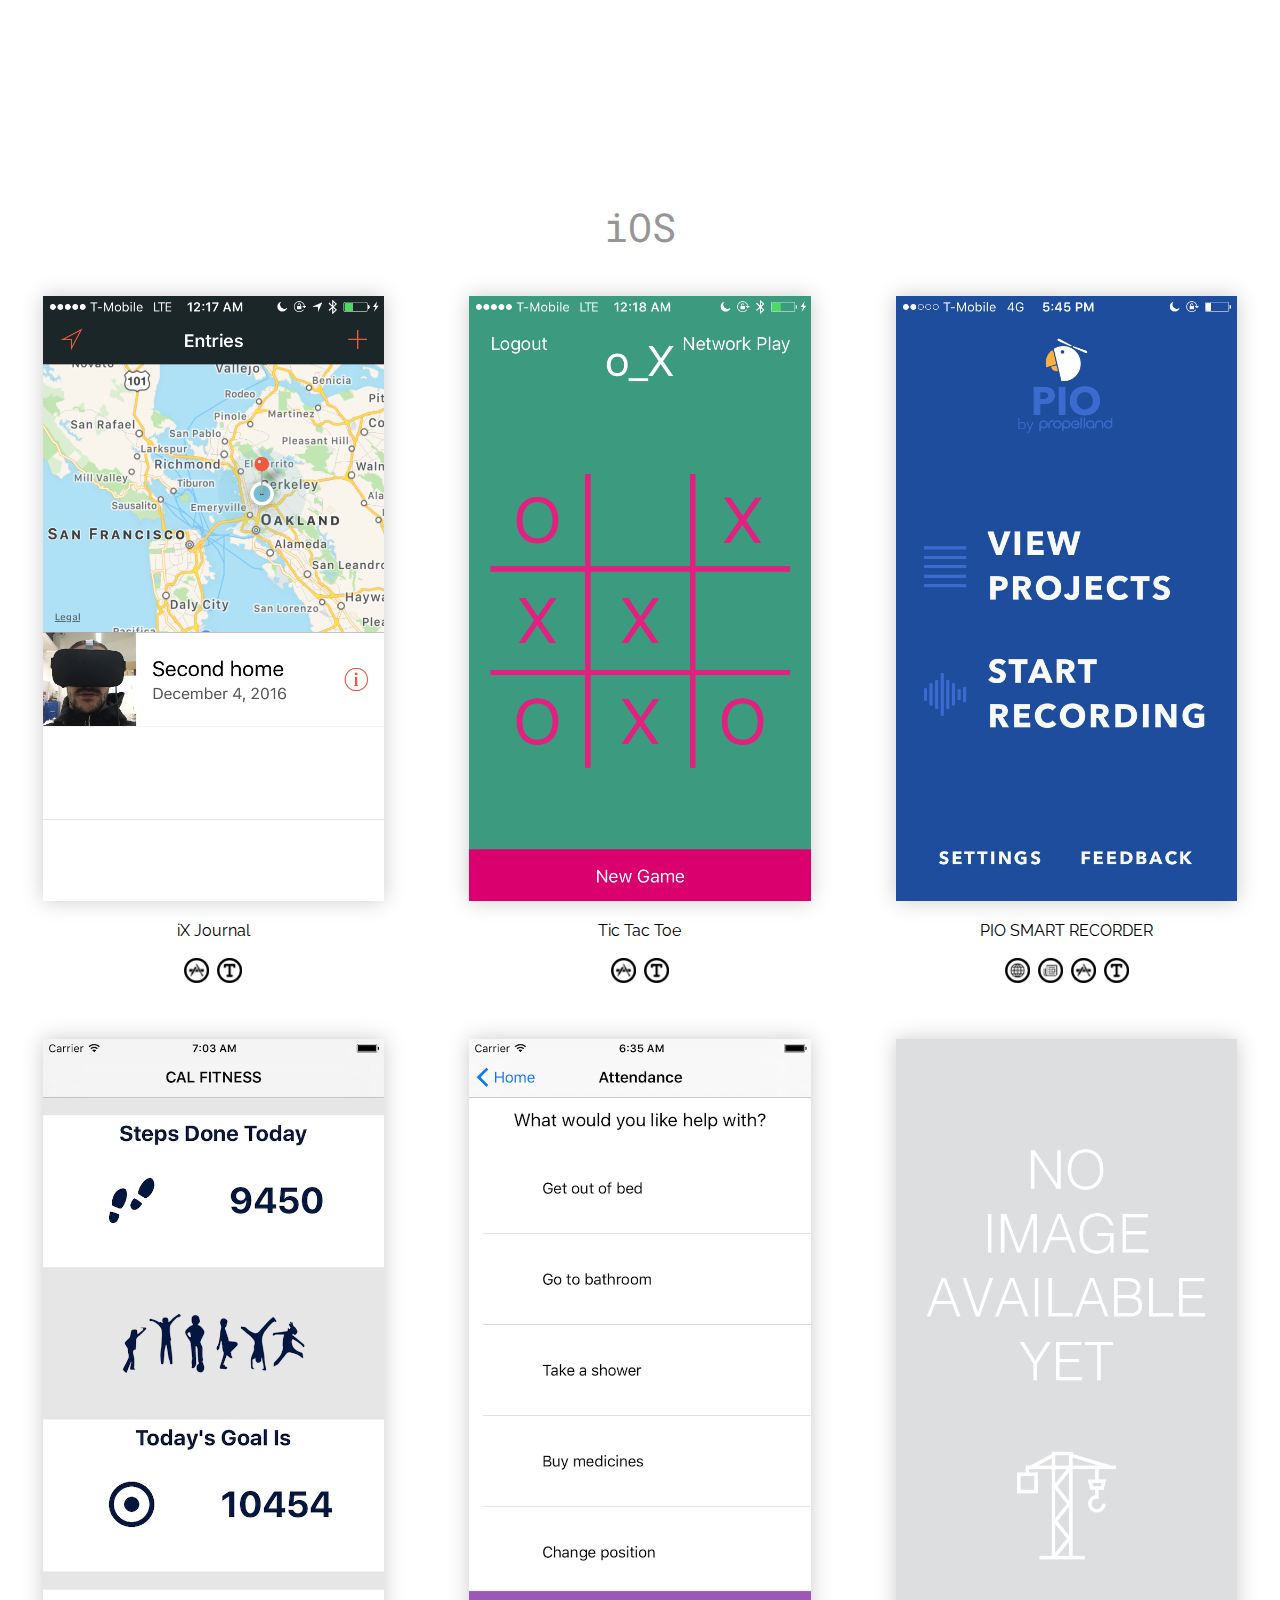
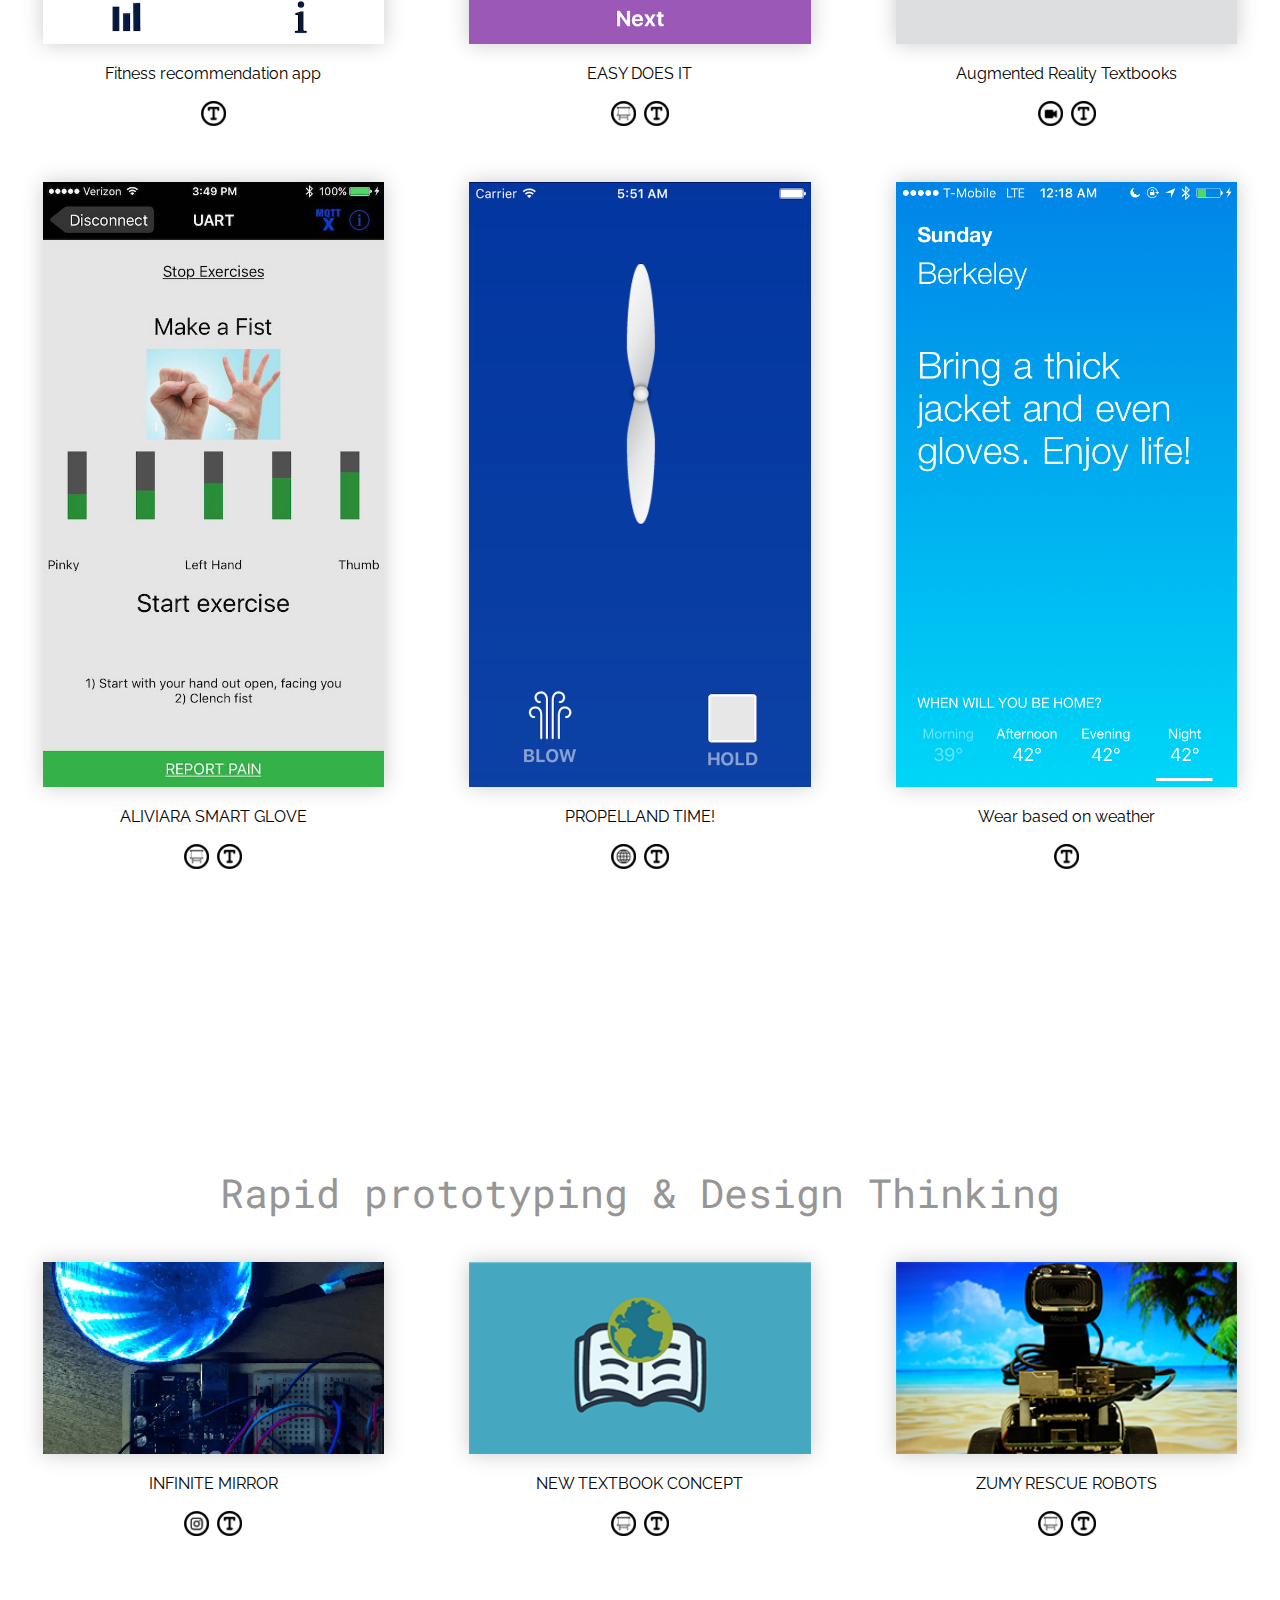
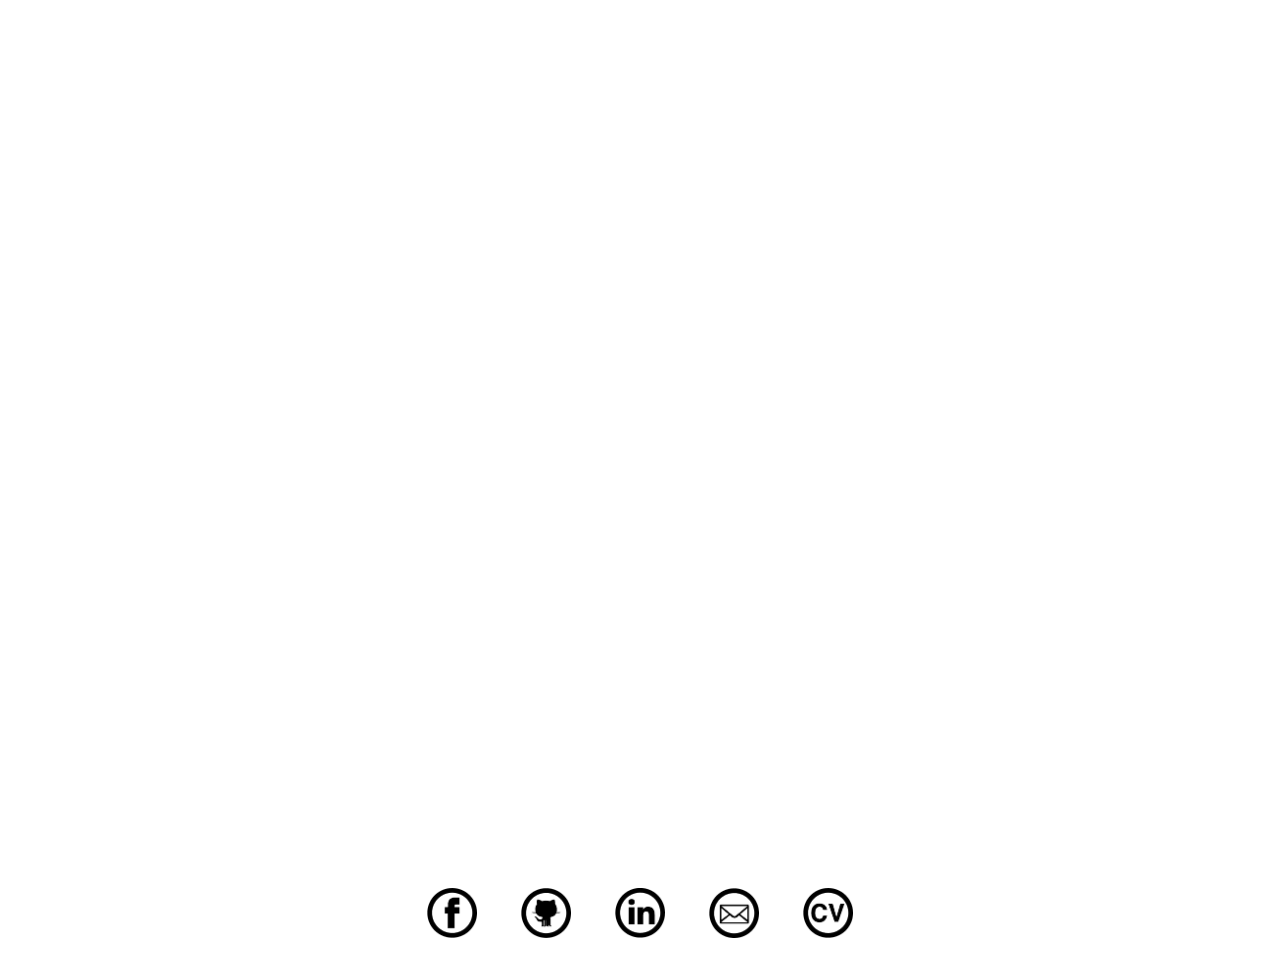
==== commit 02e0aac2: "messageAnimations refactored" ====
--- a/index.html
+++ b/index.html
@@ -93,7 +93,7 @@
 <!-- Add the images -->
 <!-- Add the videos -->
 <!-- Animations -->
-<script src="javascript/initialAnimations.js"></script>
+<script src="javascript/messageAnimations.js"></script>
 <!-- Last -->
 <script src="javascript/debugging.js"></script>
 <script src="javascript/googleAnalytics.js"></script>
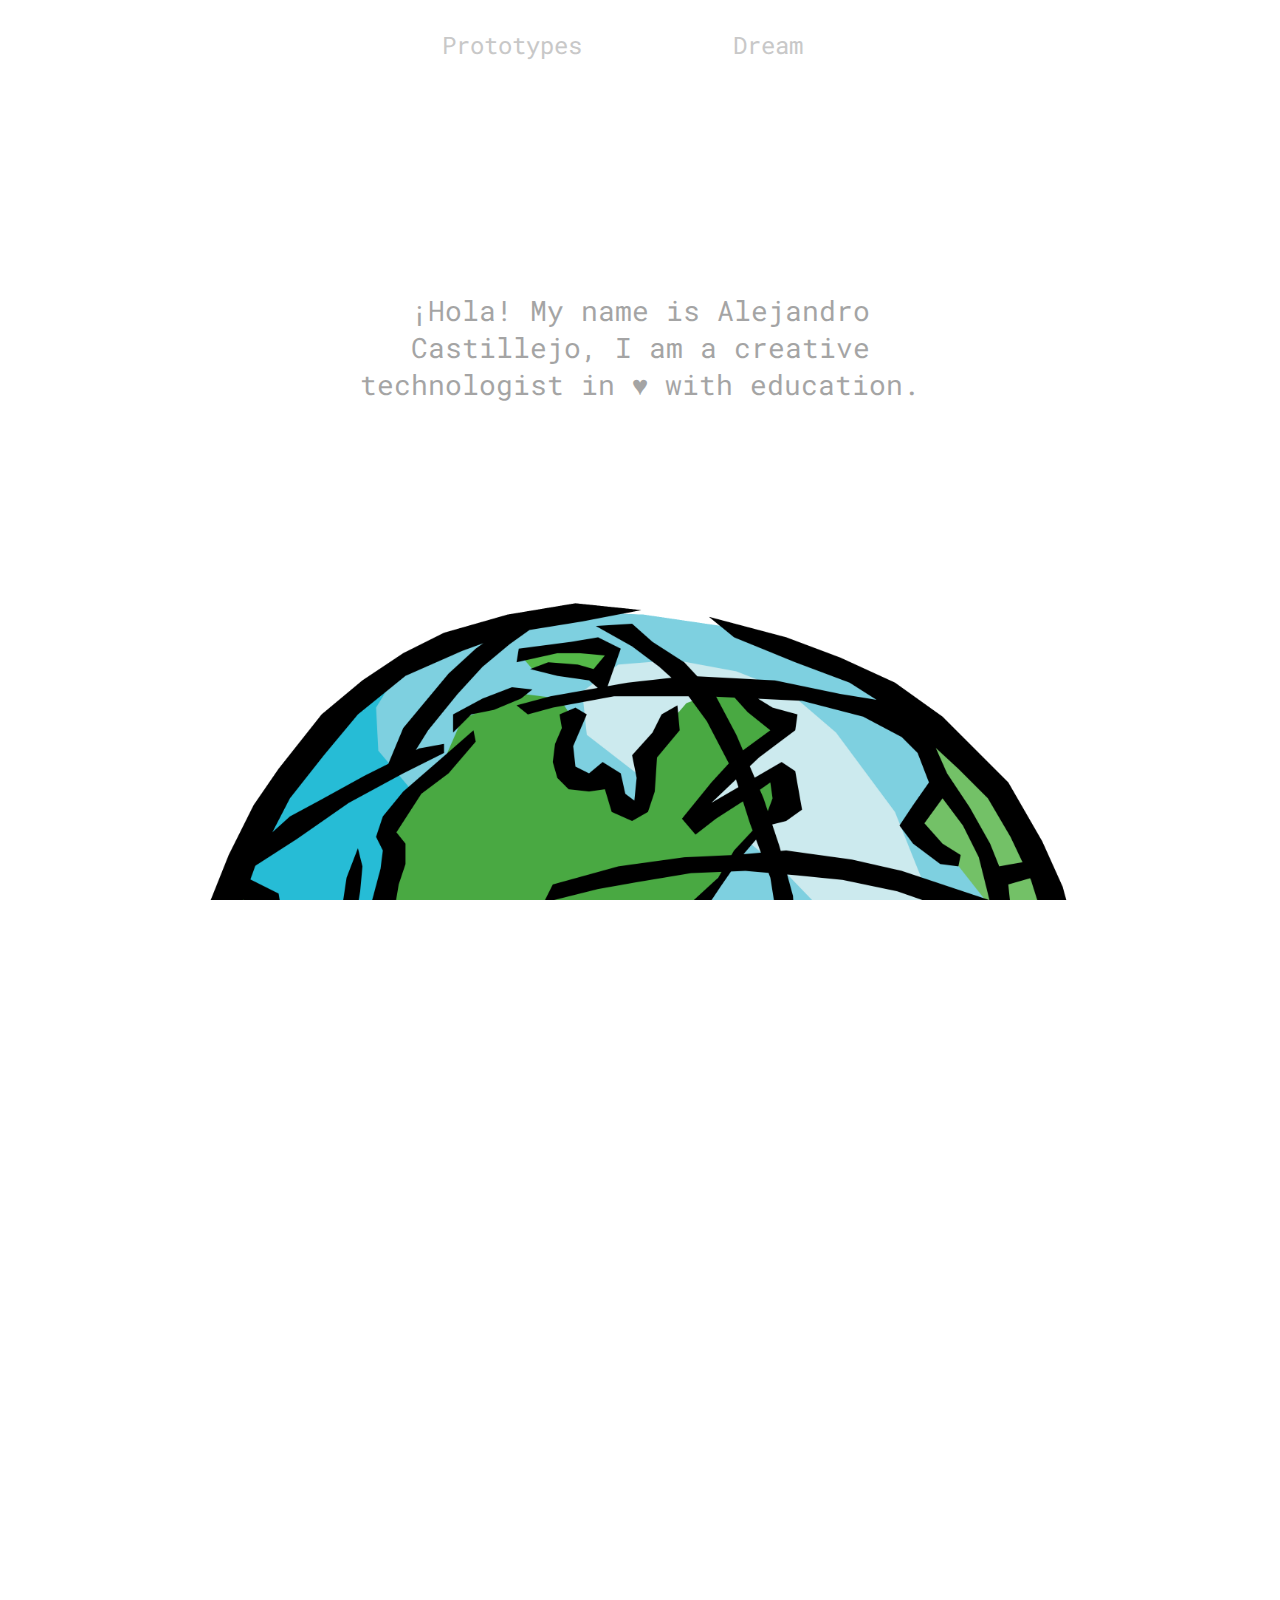
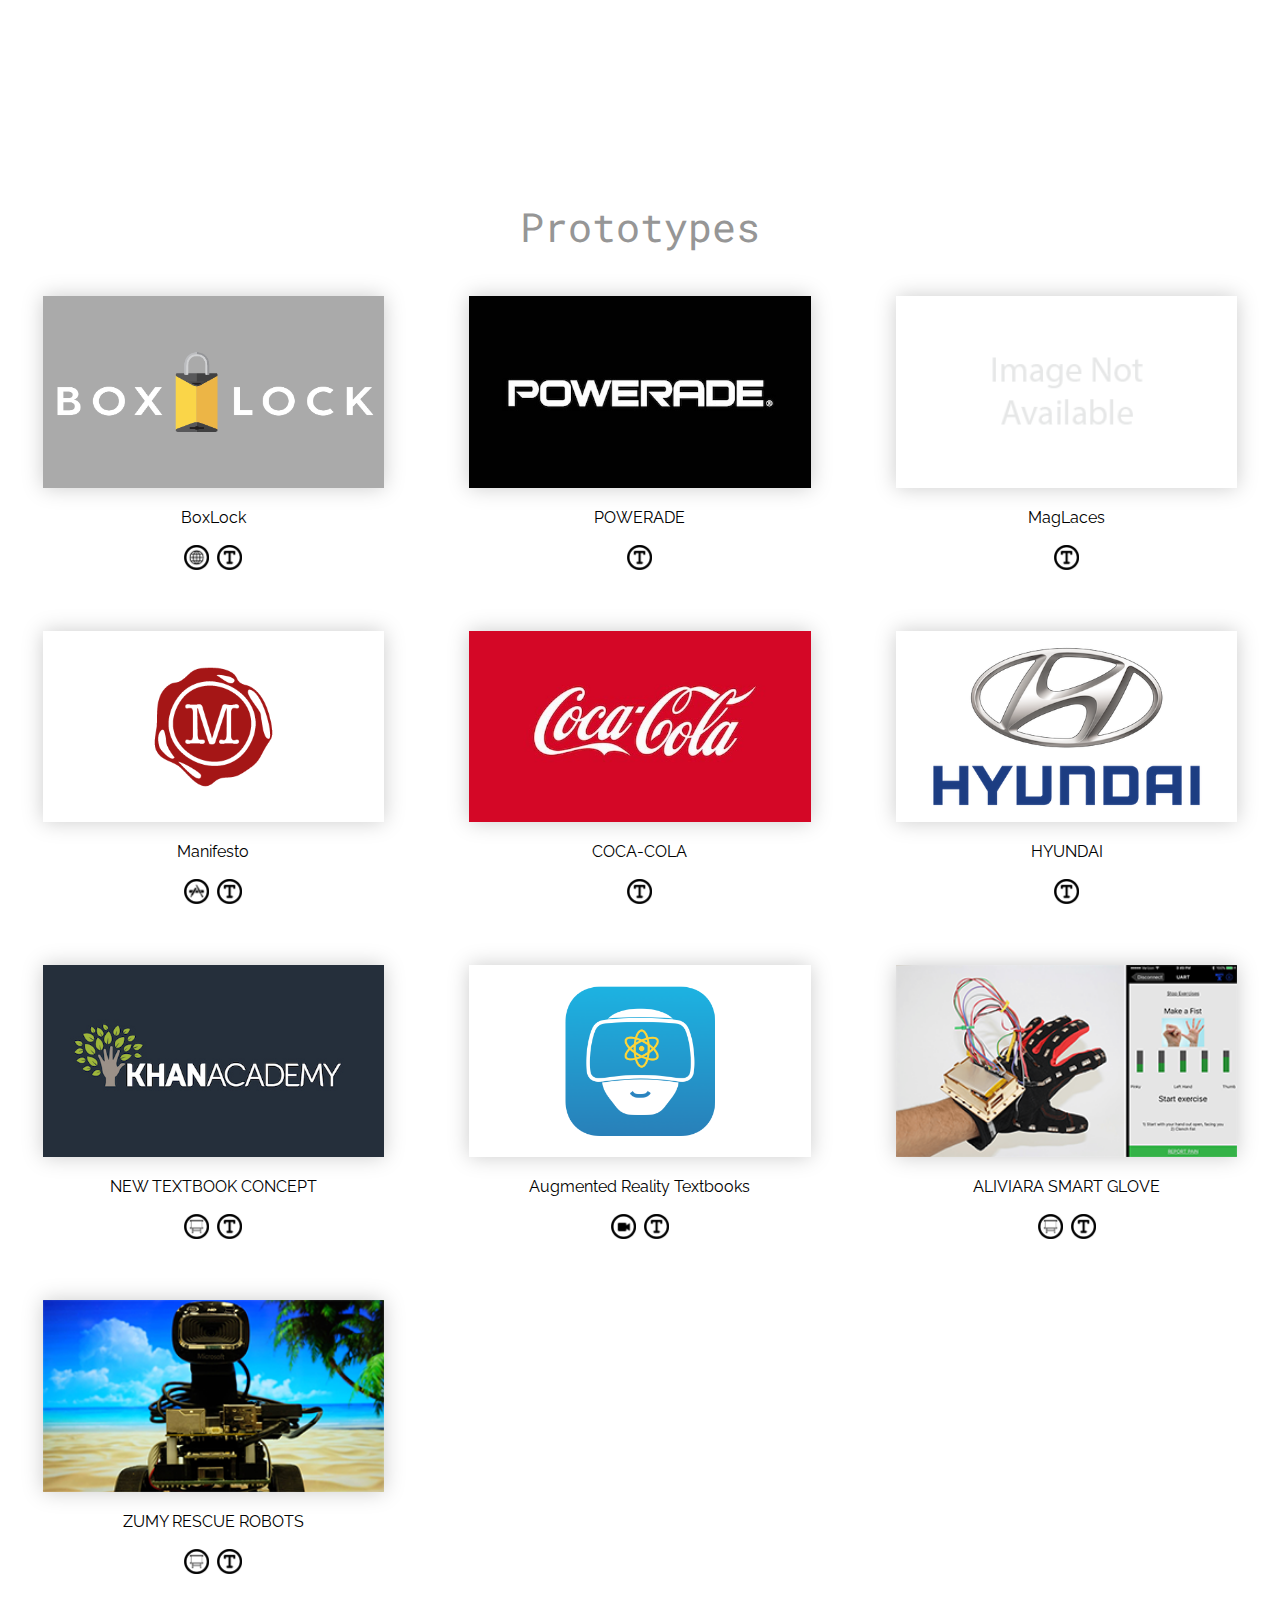
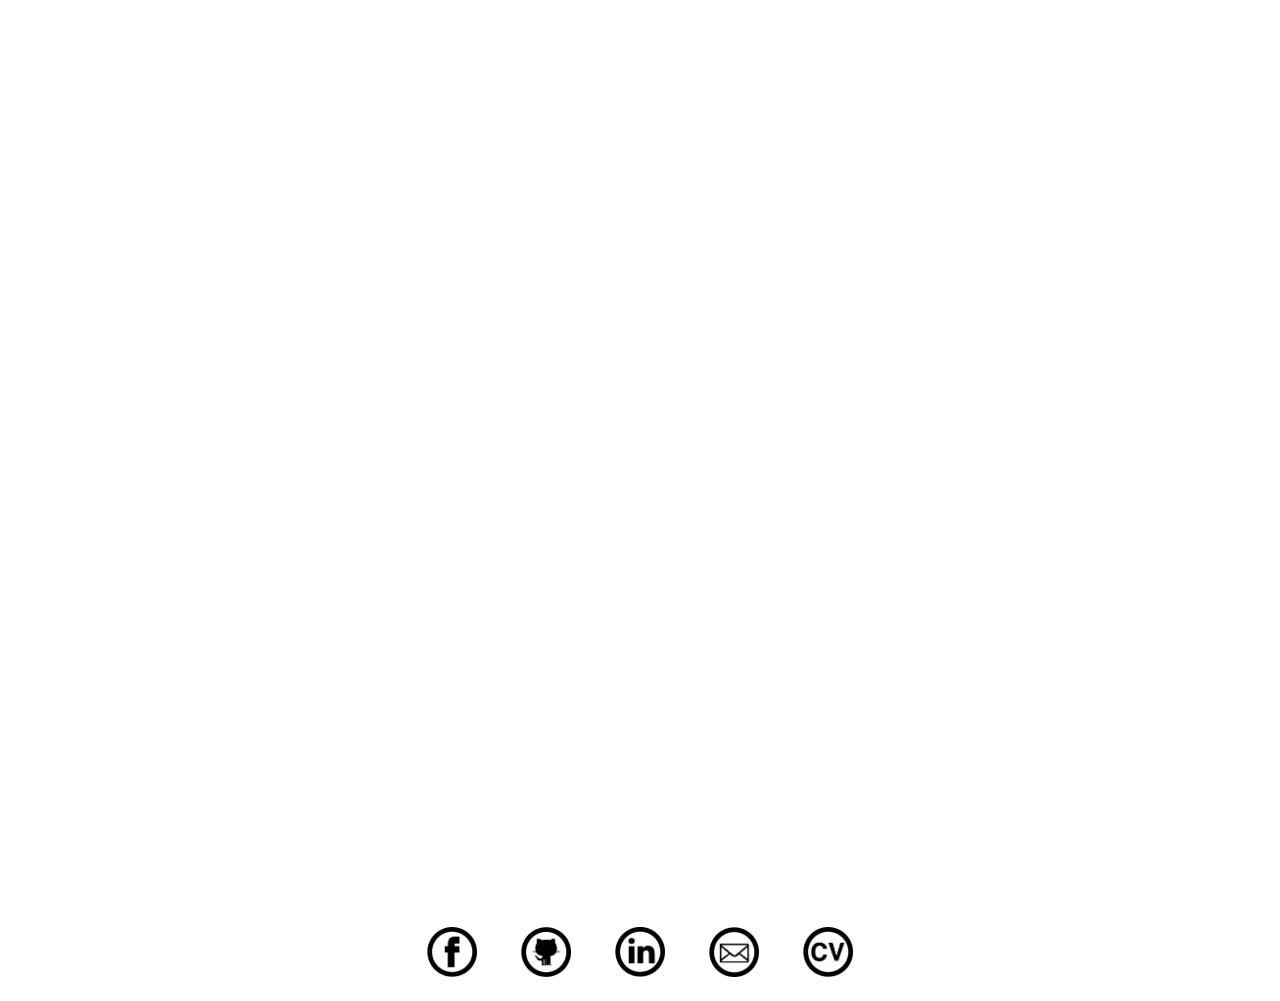
==== commit 9a0a2ef5: "New set of changes" ====
--- a/index.html
+++ b/index.html
@@ -14,8 +14,8 @@
         </div>
     </div> -->
     <div class="section" id="navigationBar">
-    	<div class="navigationBarElement" id="element1">Present</div>
-		<div class="navigationBarElement" id="element2">Future</div>
+    	<div class="navigationBarElement" id="element1">Prototypes</div>
+		<div class="navigationBarElement" id="element2">Dream</div>
     </div>
     <div class="section" id="sectionHeaderText">
     	<div class="text-1" id="message1" onload="document.getElementById(test).style.opacity='1'">
@@ -28,22 +28,22 @@
 	</div>
 	<div class="section sectionFull" id="sectionPresent">
 		<div class="text-1" id="message2">
-				I am currently building my product development skills specializing in iOS, rapid prototyping, and Design Thinking.<br><br>
+				I am currently building my product development skills specializing in Prototyping, Design Thinking, and iOS development.<br><br>
 		</div>
 	</div>
-	<div class="section" id="sectioniOS">
+	<!-- <div class="section" id="sectioniOS">
 		<div class= "sectionTitle" id="section1Title">
-			iOS
+			Prototypes
 		</div>
 		<div class="grid app"></div>
-<!-- 		<div class= "sectionSubTitle" id="section1SubTitle3">
+		<div class= "sectionSubTitle" id="section1SubTitle3">
 			IN PROCESS
 		</div>
-		<div class="grid project" id="inProcess"></div> -->
-	</div>
+		<div class="grid project" id="inProcess"></div>
+	</div> -->
 	<div class="section" id="sectionOther">
 		<div class= "sectionTitle" id="section1Title">
-			Rapid prototyping & Design Thinking
+			Prototypes
 		</div>
 		<div class="grid project" id="done"></div>
 	</div>
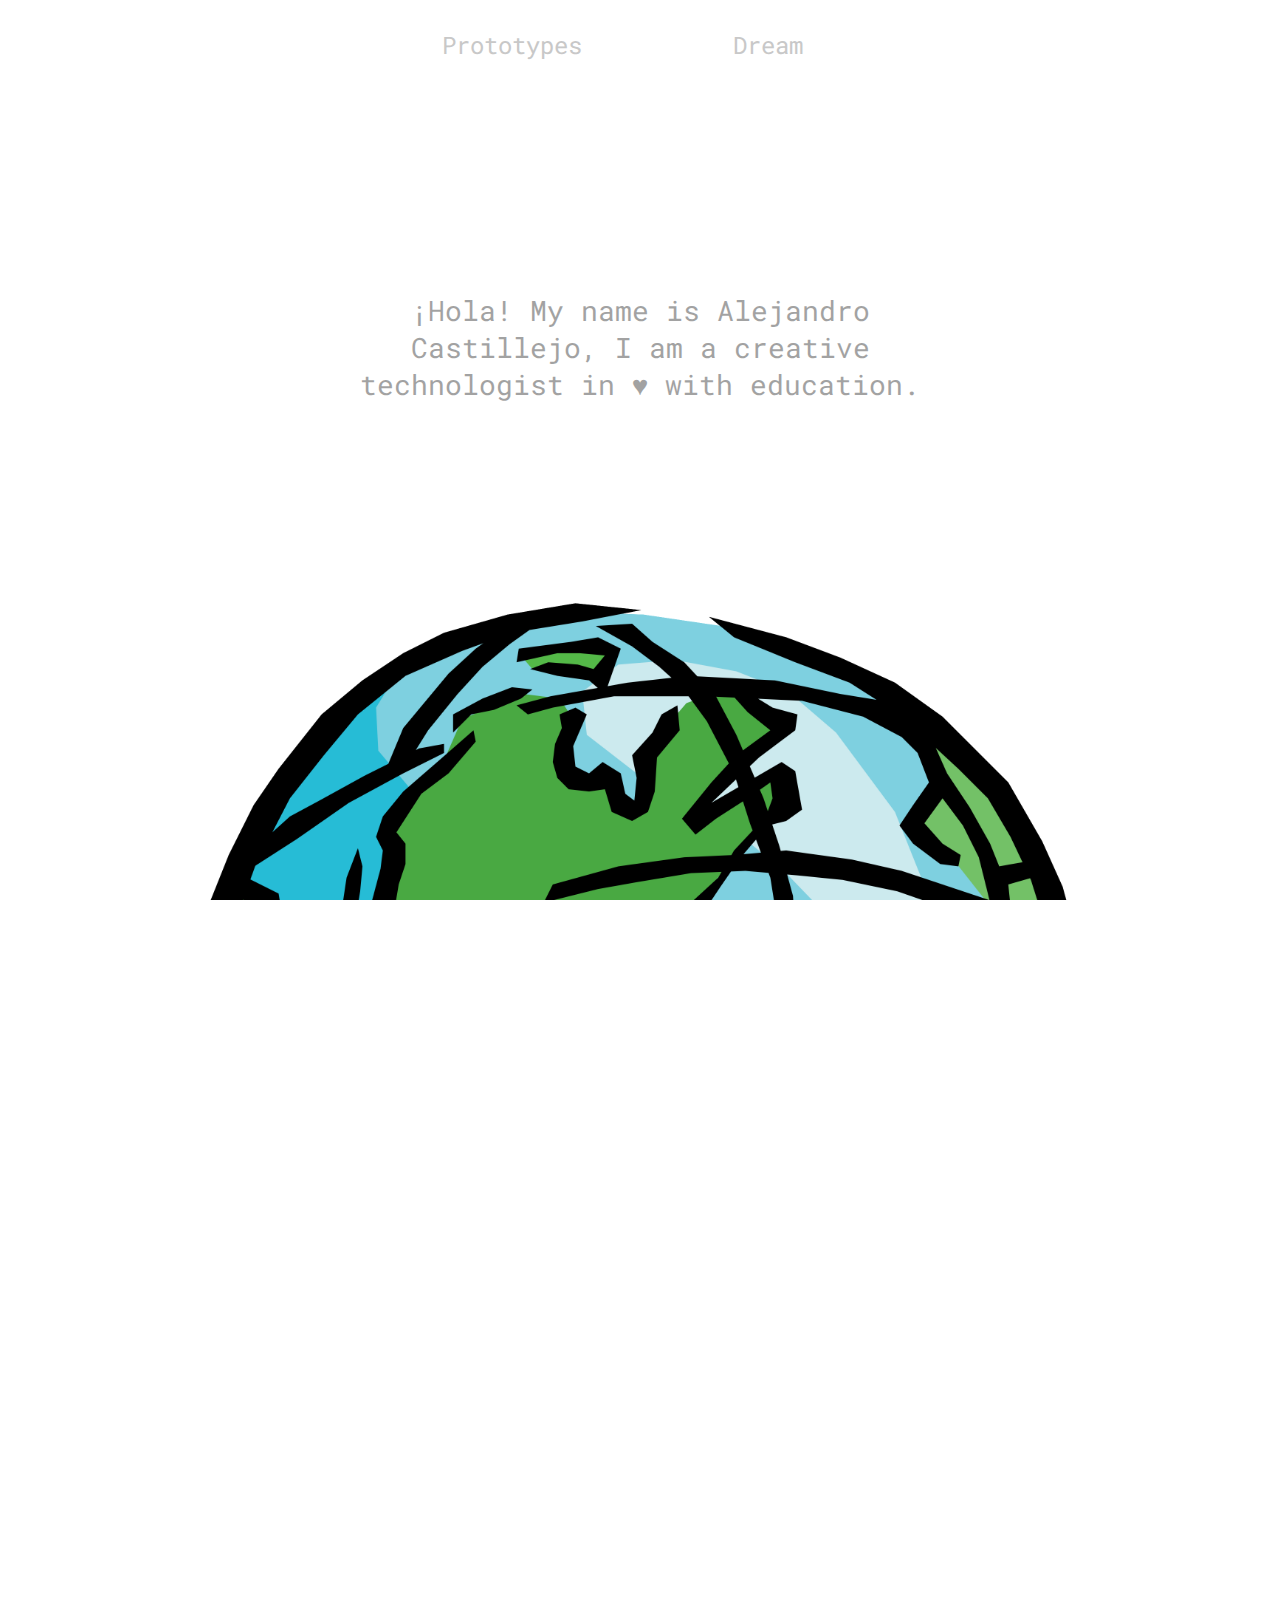
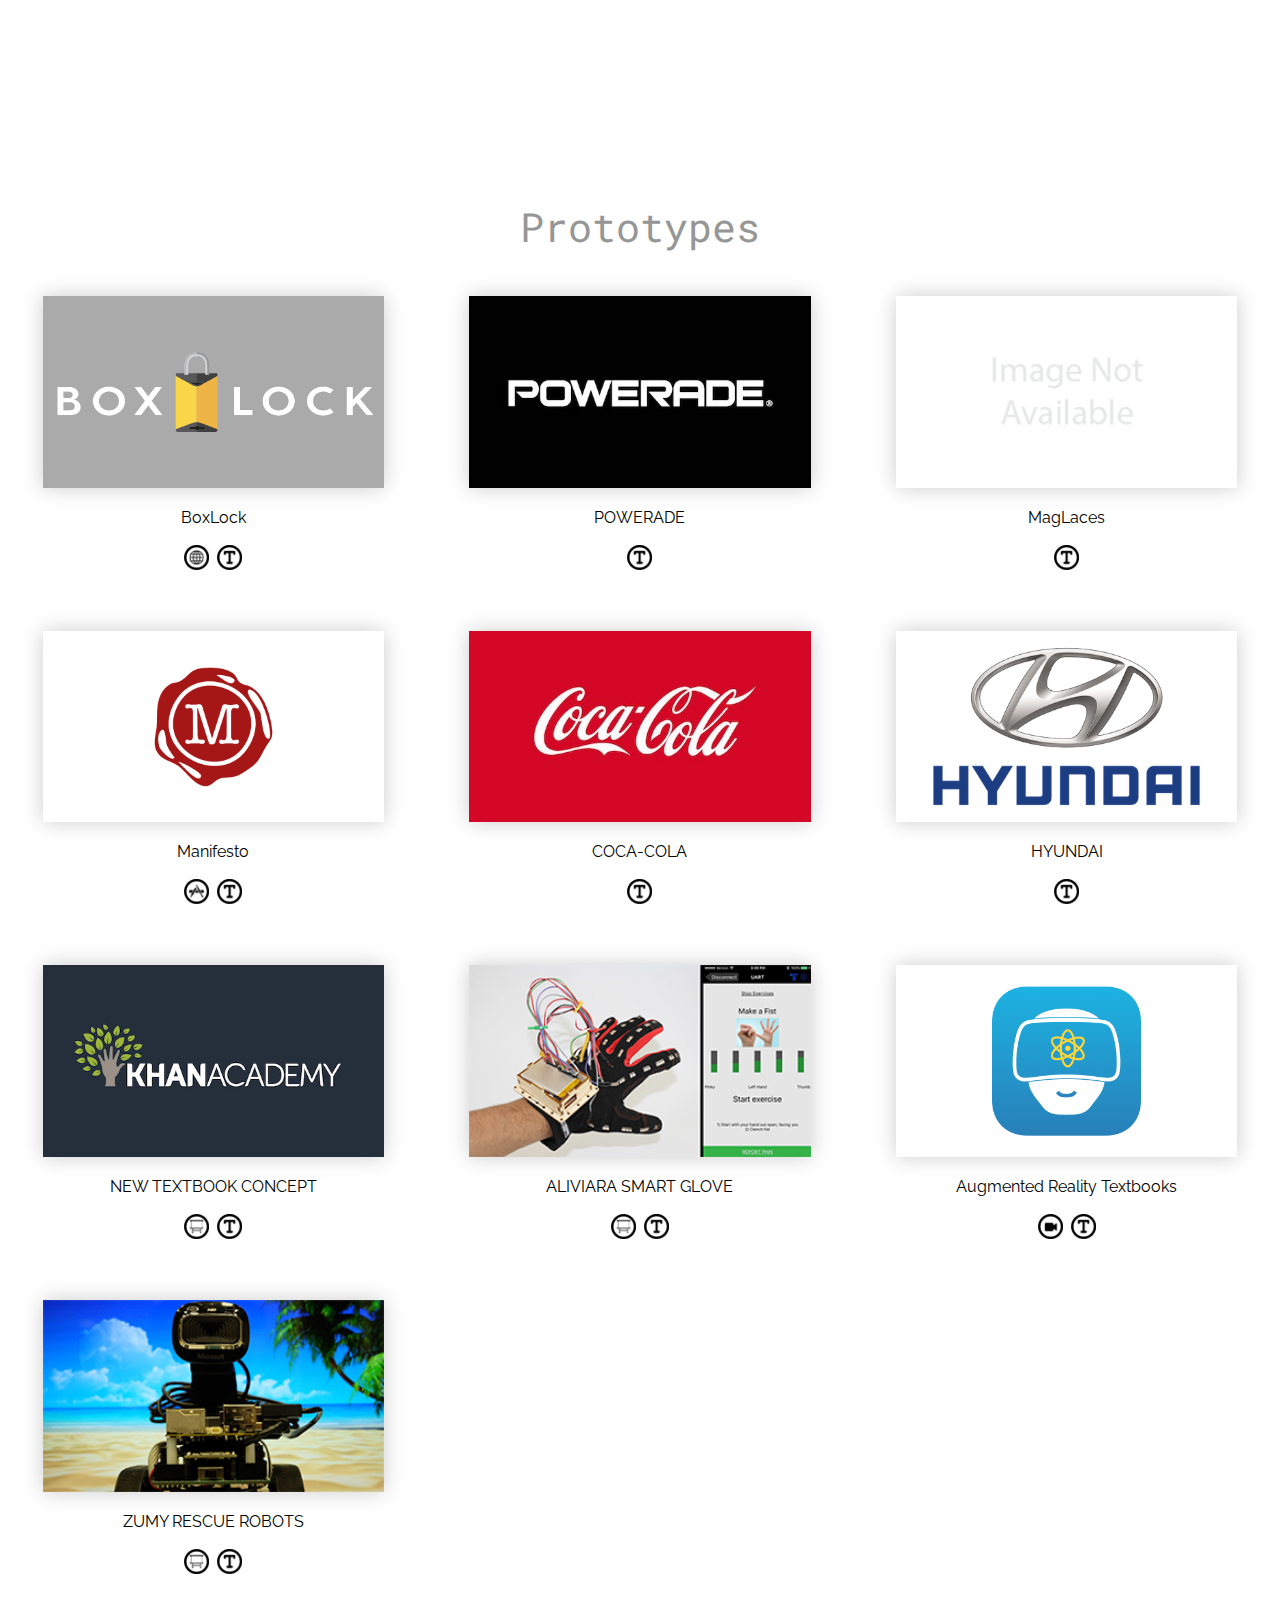
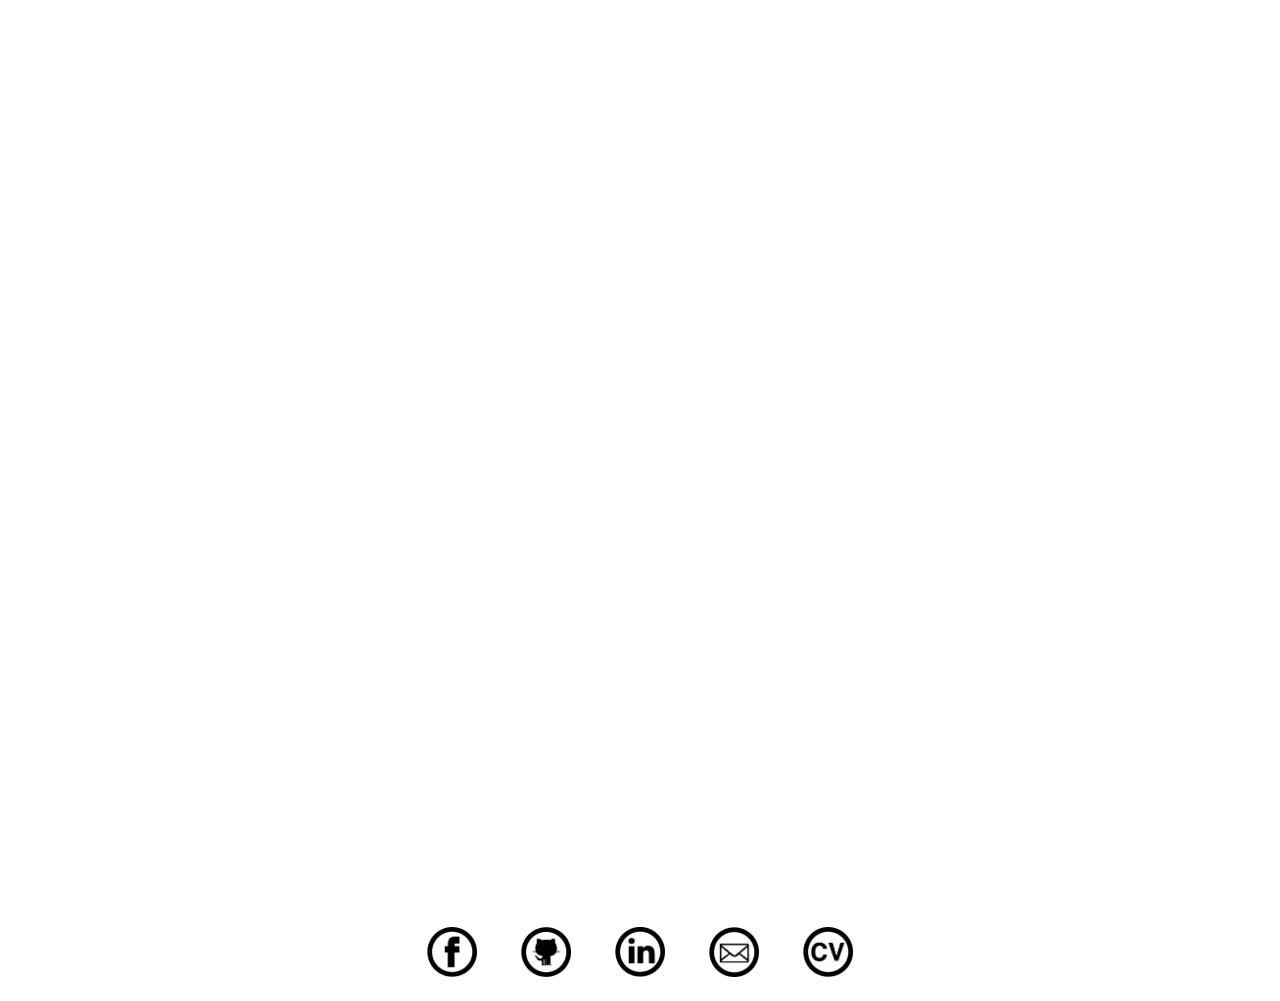
==== commit a5668437: "Polish" ====
--- a/index.html
+++ b/index.html
@@ -28,7 +28,7 @@
 	</div>
 	<div class="section sectionFull" id="sectionPresent">
 		<div class="text-1" id="message2">
-				I am currently building my product development skills specializing in Prototyping, Design Thinking, and iOS development.<br><br>
+				I am currently building my product development skills focusing on:<br>Prototyping, Product Management, Design Thinking, and iOS development.<br>
 		</div>
 	</div>
 	<!-- <div class="section" id="sectioniOS">
@@ -49,7 +49,7 @@
 	</div>
 	<div class="section sectionFull" id="sectionFuture">
 		<div class="text-1" id="message3">
-				My medium term dream is to <span id='disrupt'>disrupt</span> the public education system. More coming soon...
+				My dream is to help bring innovation to the public education system. More coming soon...
 		</div>
 	</div>
 	<div class="section" id="sectionEducation">
--- a/style.css
+++ b/style.css
@@ -98,7 +98,7 @@
    	font-family: 'Raleway', sans-serif;
 }
 .dynamic-textContainer {
-	height: 85%;
+	height: 60%;
 	width: 100%;
 	position: relative;
 	overflow-y:auto;
@@ -118,6 +118,26 @@
 	height: 15%;
 	width: 100%;
 	position: relative;
+}
+.dynamic-tools {
+	text-align: center;
+	vertical-align: middle;
+	width: 94%;
+	margin-left: 3%;
+	margin-right: 3%;
+	position: absolute;
+   	top: 50%;
+   	transform: translate(0, -50%);
+   	overflow:auto;
+   	color: #333333;
+   	font-family: 'Raleway', sans-serif;
+}
+.dynamic-toolsContainer {
+	/*here*/
+	height: 25%;
+	width: 100%;
+	position: relative;
+	overflow-y:auto;
 }
 .grid {
 	box-sizing:border-box;
@@ -308,6 +328,9 @@
 	.dynamic-timesProject {
 		font-size: 1.7vw;
 	}
+	.dynamic-toolsProject {
+		font-size: 1vw;
+	}
 	.navigationBarElement {
 		font-size: 24px;
 	}
@@ -331,8 +354,11 @@
 	.dynamic-timesProject {
 		font-size: 2.7vw;
 	}
+	.dynamic-toolsProject {
+		font-size: 1.66vw;
+	}
 	.navigationBarElement {
-		font-size: 20px;
+		font-size: 18px;
 	}
 	.sectionTitle {
 		font-size: 20px;
@@ -354,12 +380,15 @@
 	.dynamic-timesProject {
 		font-size: 5.7vw;
 	}
+	.dynamic-toolsProject {
+		font-size: 3vw;
+	}
 	.infoBox {
 		width: 100%;
 		margin-left: 0%;
 	}
 	.navigationBarElement {
-		font-size: 14px;
+		font-size: 12px;
 	}
 	.sectionHalf {
 		height: 50%;
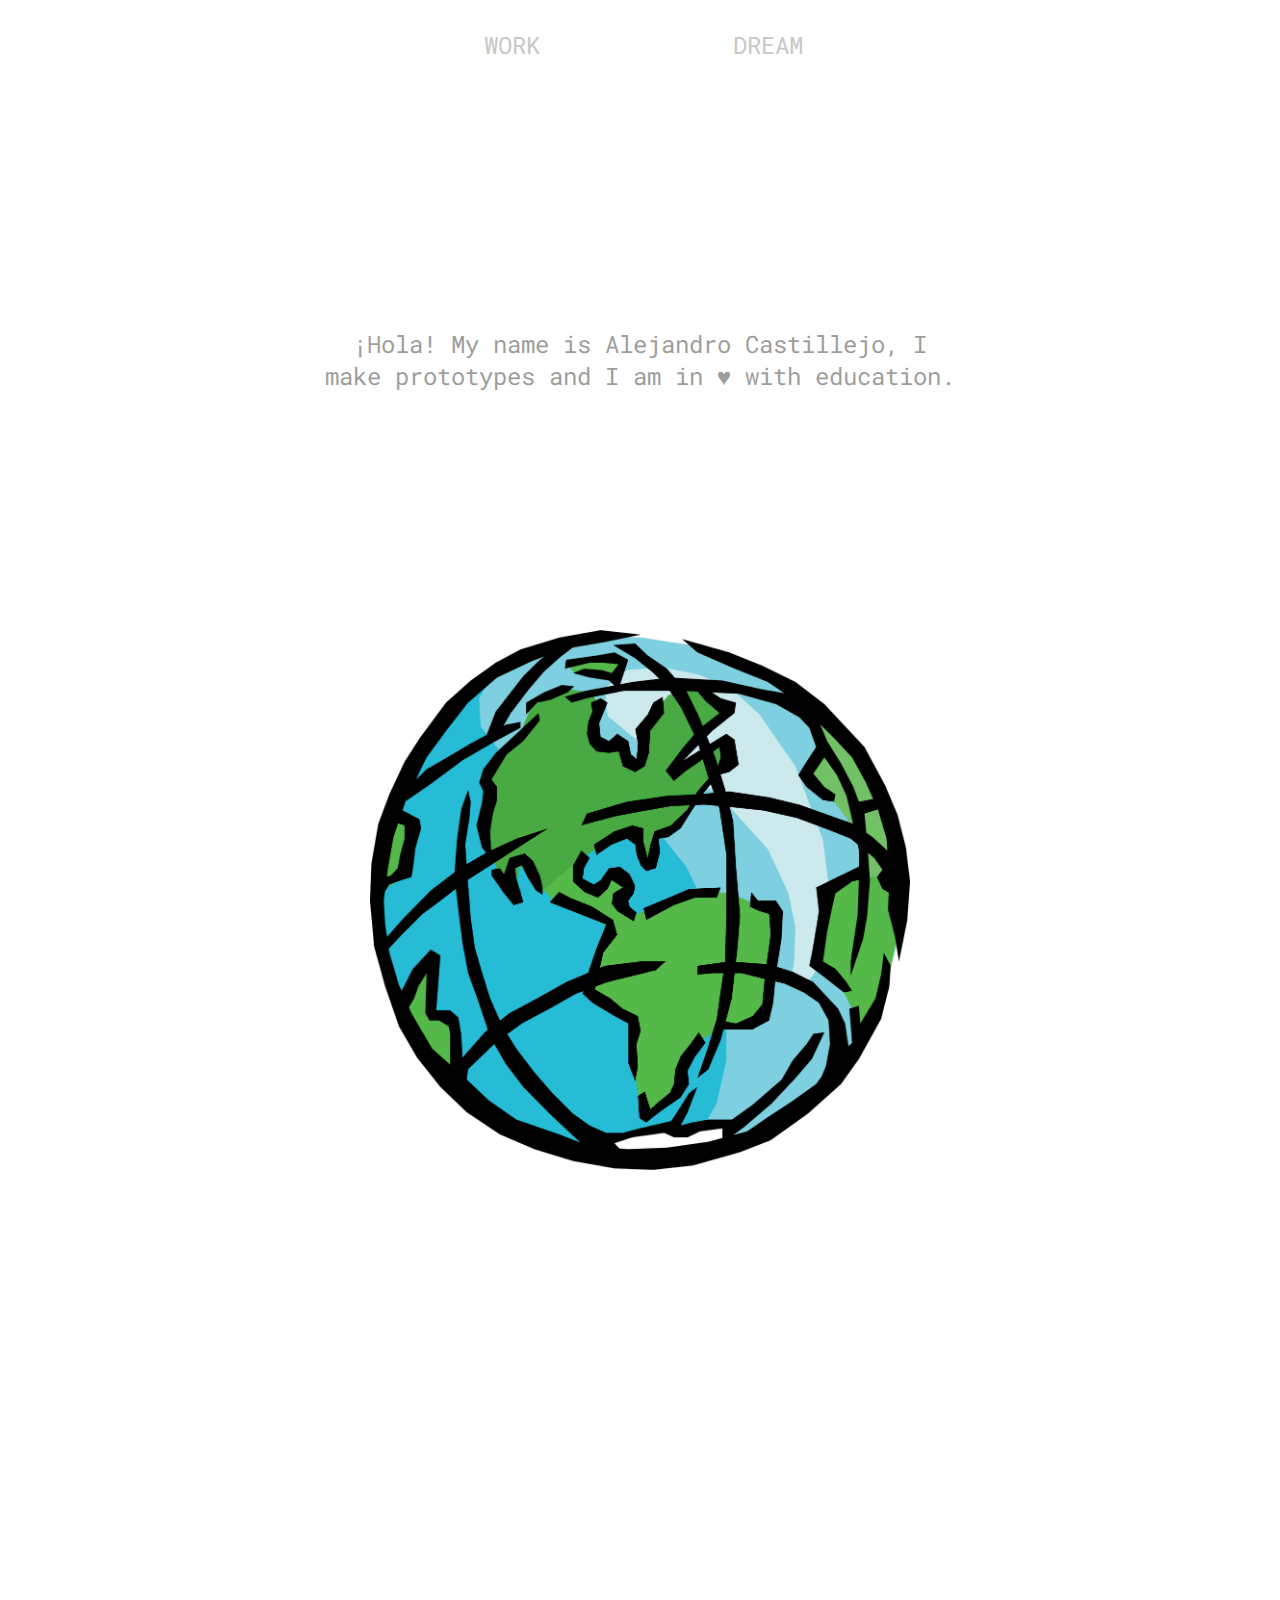
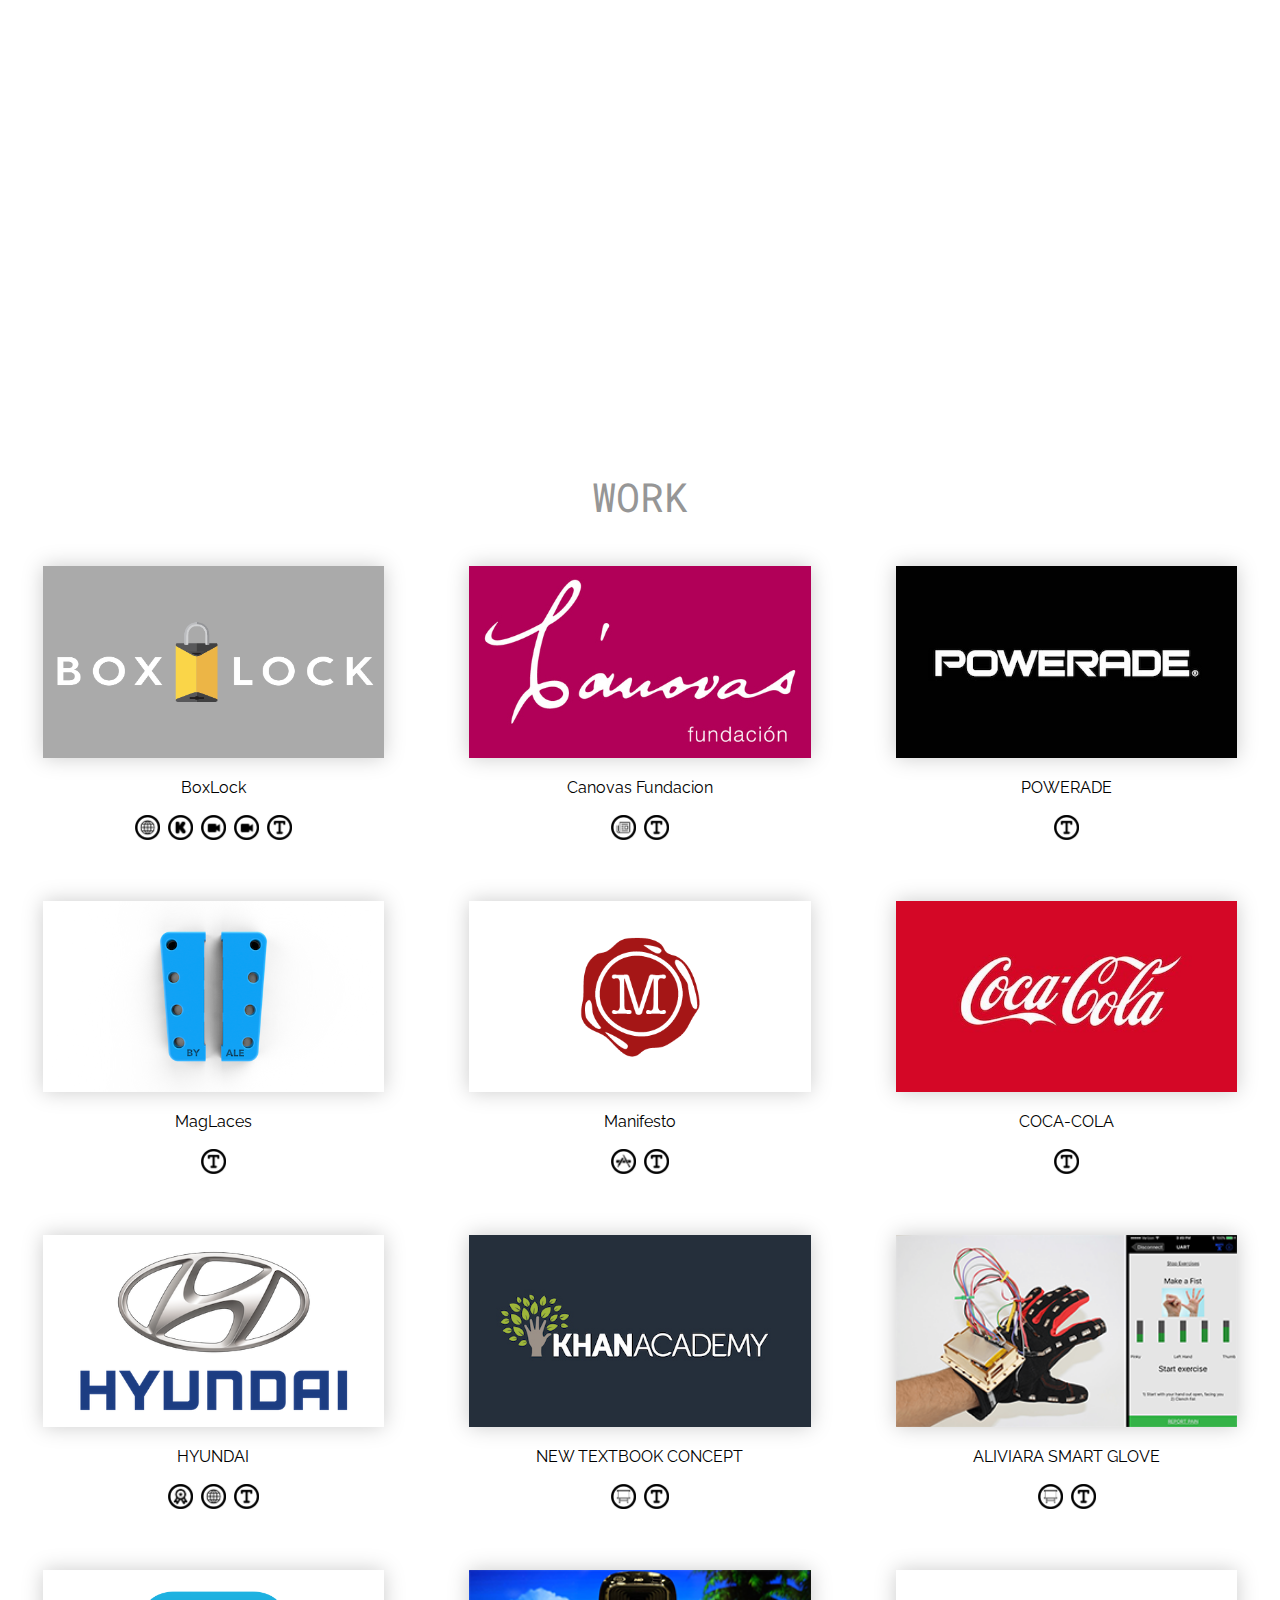
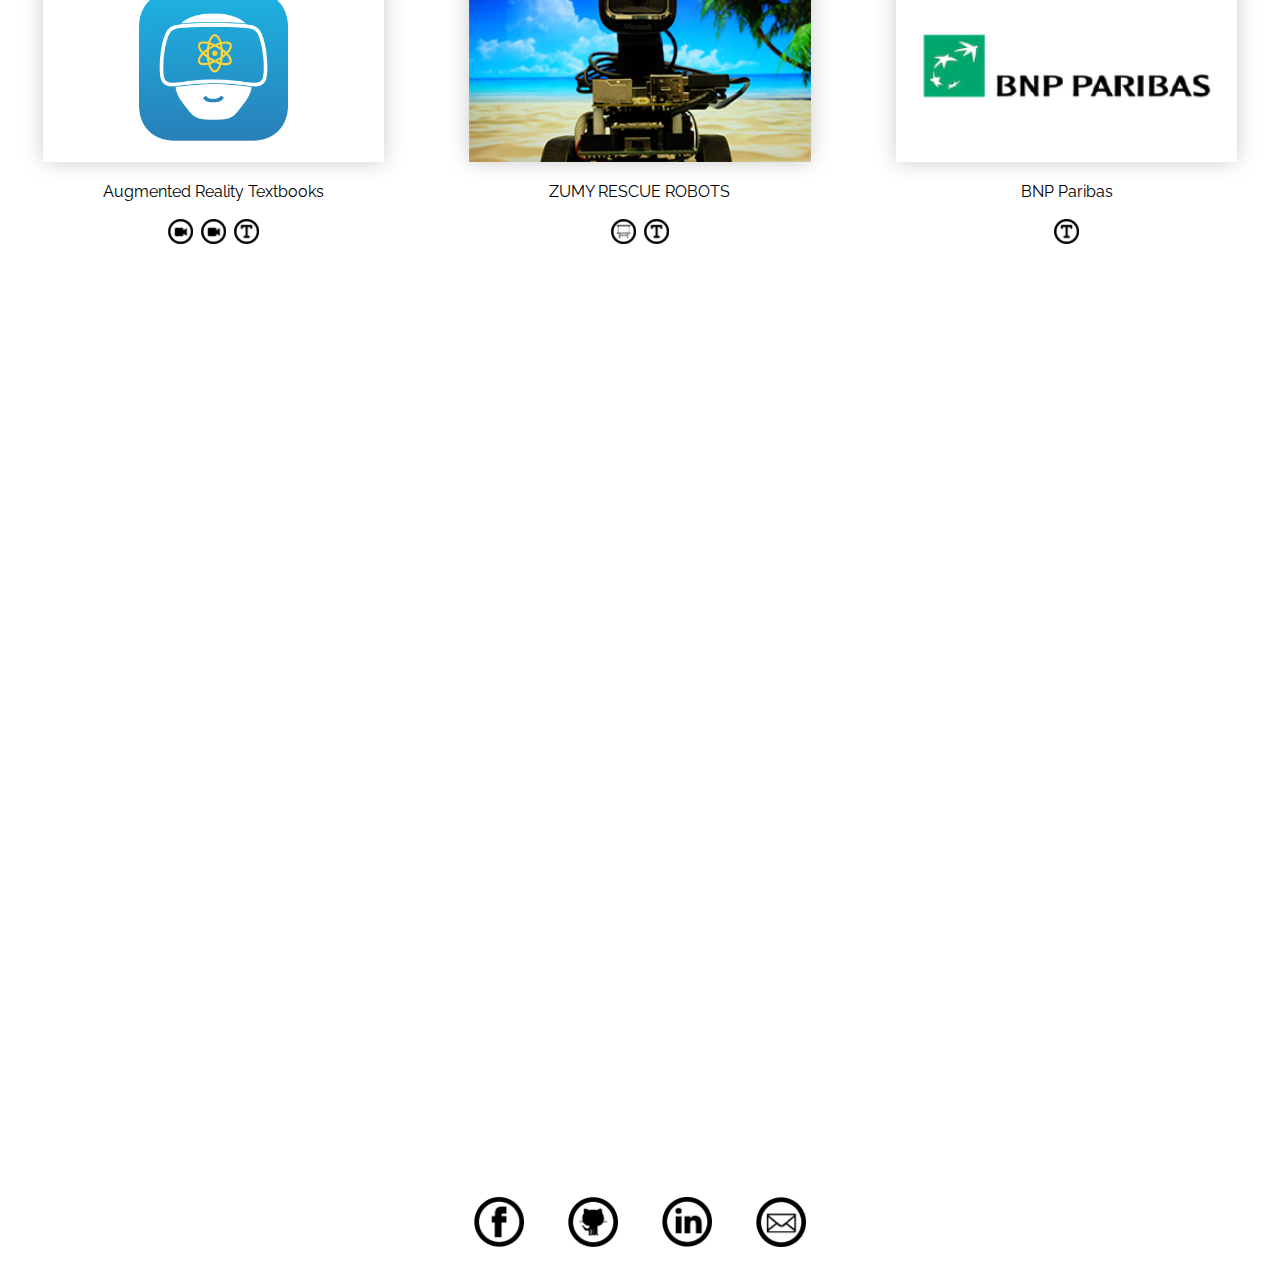
==== commit 9df6ff62: "Forgot to push" ====
--- a/index.html
+++ b/index.html
@@ -14,12 +14,12 @@
         </div>
     </div> -->
     <div class="section" id="navigationBar">
-    	<div class="navigationBarElement" id="element1">Prototypes</div>
-		<div class="navigationBarElement" id="element2">Dream</div>
+    	<div class="navigationBarElement" id="element1">WORK</div>
+		<div class="navigationBarElement" id="element2">DREAM</div>
     </div>
     <div class="section" id="sectionHeaderText">
     	<div class="text-1" id="message1" onload="document.getElementById(test).style.opacity='1'">
-			¡Hola! My name is Alejandro Castillejo, I am a creative technologist in ♥ with education.
+			¡Hola! My name is Alejandro Castillejo, I make prototypes and I am in ♥ with education.
 		</div>
 	</div>
 	<div class="section" id="headerImageContainer">
@@ -43,7 +43,7 @@
 	</div> -->
 	<div class="section" id="sectionOther">
 		<div class= "sectionTitle" id="section1Title">
-			Prototypes
+			WORK
 		</div>
 		<div class="grid project" id="done"></div>
 	</div>
@@ -71,9 +71,9 @@
 			<a target="_blank" href="mailto:castillejo.alejandro@gmail.com">
 				<div class="listElement listElementSocialMedia em" id=""></div>
 			</a>
-			<a target="_blank" href="https://drive.google.com/file/d/0B1fLV7zXvJTcTkVTcUozU3UwUDg/view?usp=sharing">
+			<!-- <a target="_blank" href="https://drive.google.com/file/d/0B1fLV7zXvJTcTkVTcUozU3UwUDg/view?usp=sharing">
 				<div class="listElement listElementSocialMedia cv" id=""></div>
-			</a>
+			</a> -->
 		</div>
 	</div>
 </body>
